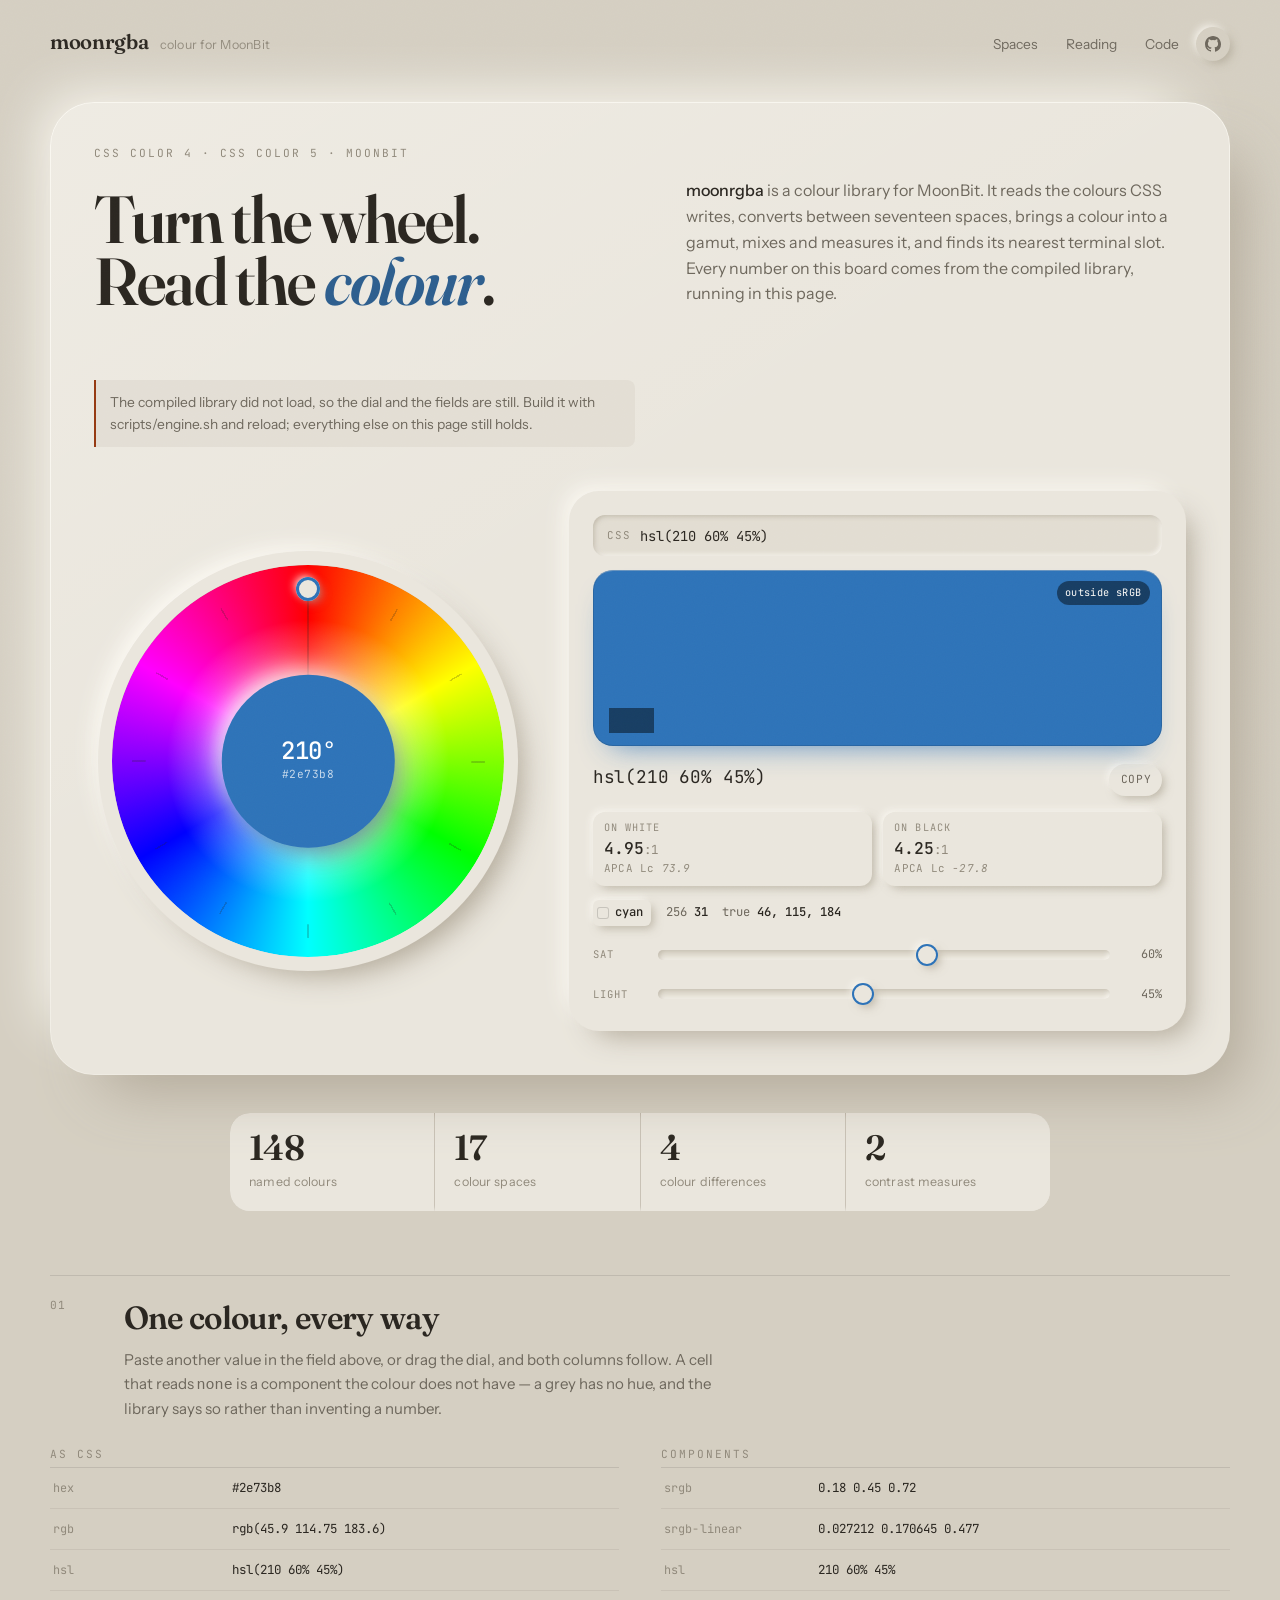
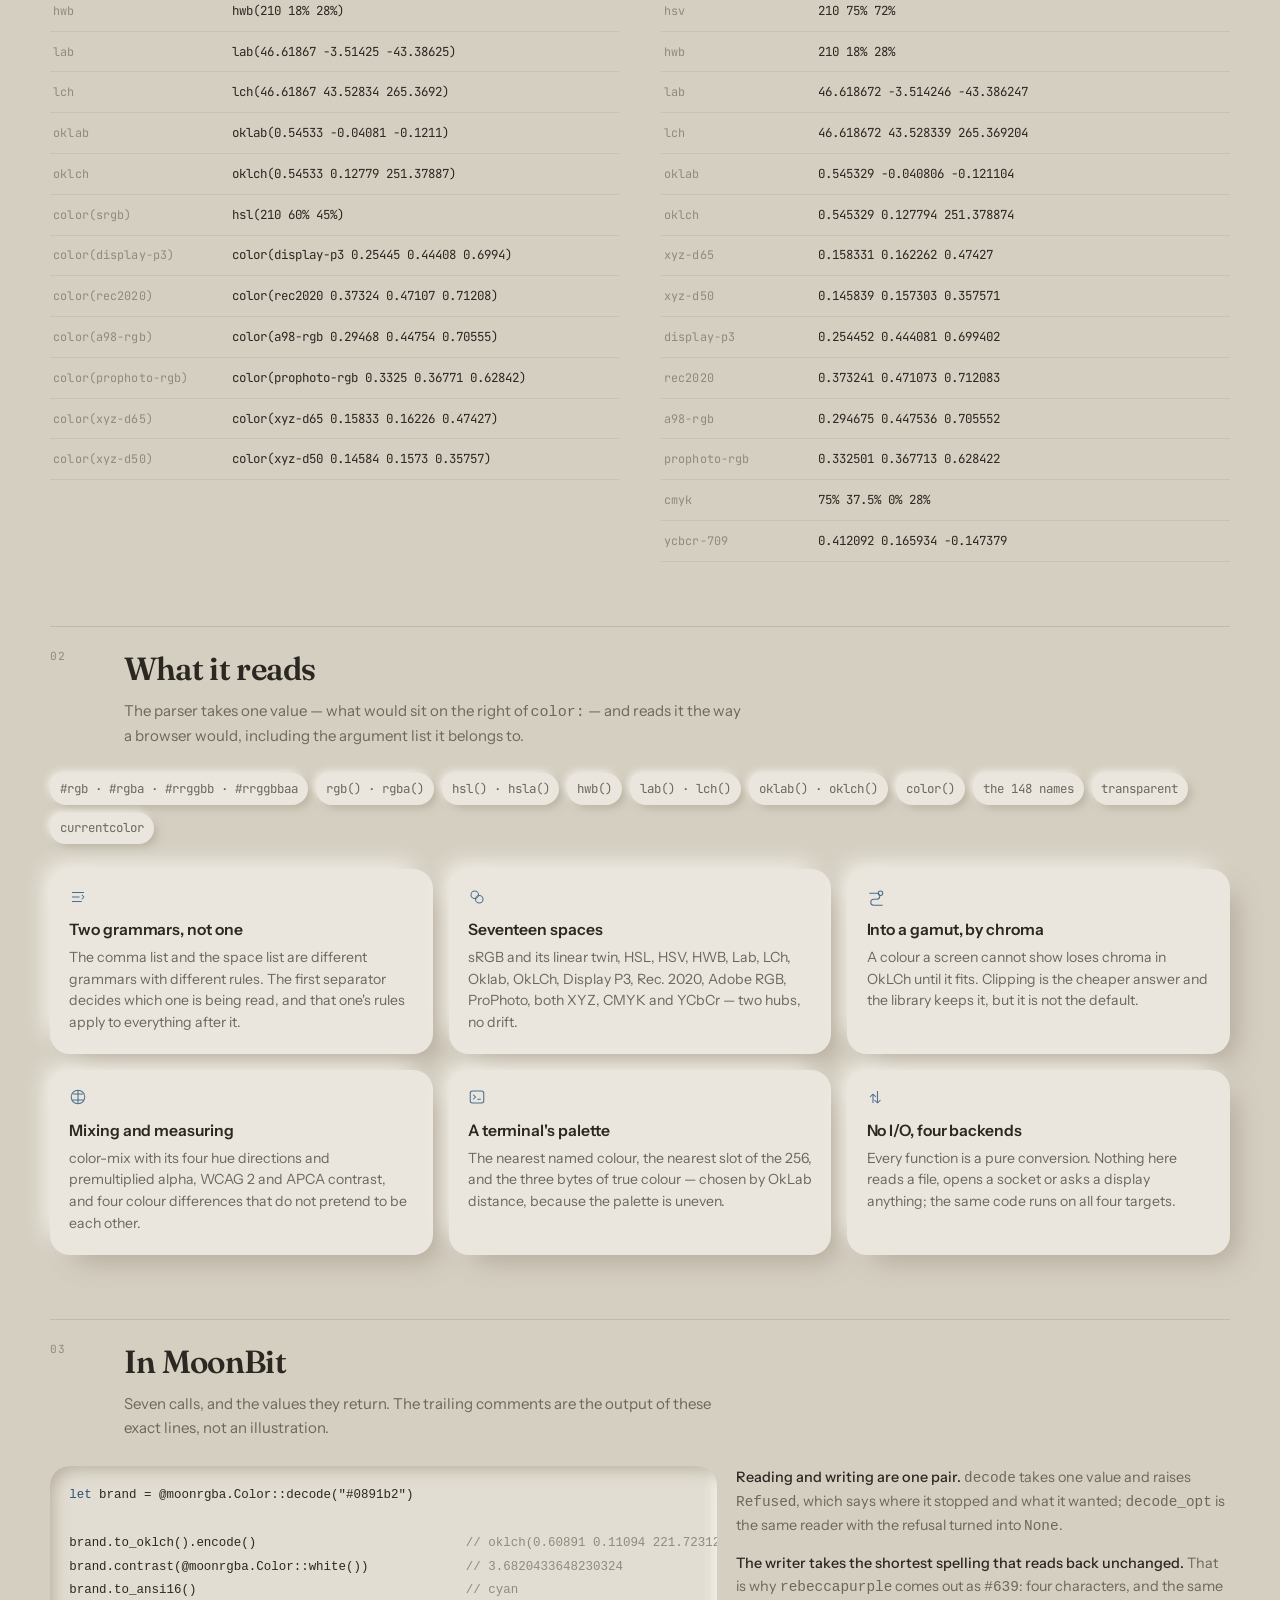
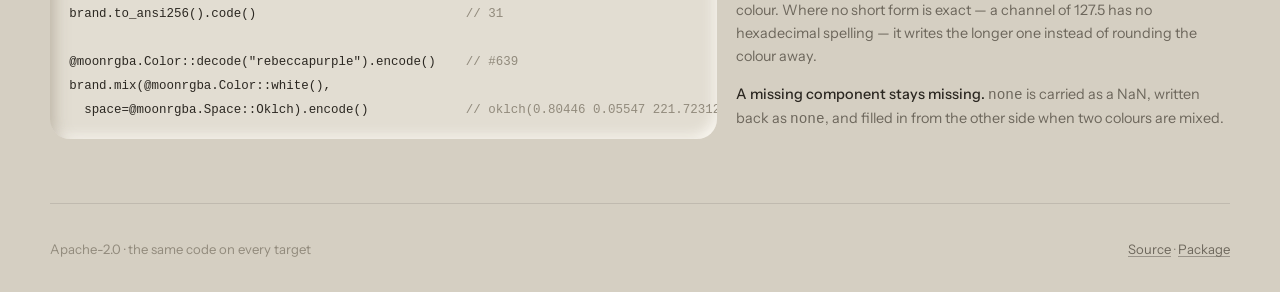
==== docs/index.html @ 55d6ba88 "docs(moonrgba): a board for the homepage, with the library running in it. One warm surface, a light " ====
<!doctype html>
<html lang="en">
<head>
<meta charset="utf-8">
<meta name="viewport" content="width=device-width, initial-scale=1">
<title>moonrgba — colour for MoonBit</title>
<meta name="description" content="Read and write every colour CSS defines, convert between seventeen colour spaces, map a colour into a gamut, mix it, measure it, and find its nearest terminal slot. A colour library for MoonBit.">
<meta name="color-scheme" content="light dark">
<link rel="icon" href="favicon.svg" type="image/svg+xml">
<link rel="preconnect" href="https://fonts.googleapis.com">
<link rel="preconnect" href="https://fonts.gstatic.com" crossorigin>
<link href="https://fonts.googleapis.com/css2?family=Fraunces:ital,opsz,wght@0,9..144,400..700;1,9..144,400..700&family=Instrument+Sans:wght@400;500;600&family=JetBrains+Mono:wght@400;500&display=swap" rel="stylesheet">
<link rel="stylesheet" href="assets/site.css">
</head>
<body>

<header class="site wrap">
  <a class="brand" href="./"><b>moonrgba</b><small>colour for MoonBit</small></a>
  <nav class="top">
    <a href="#dossier">Spaces</a>
    <a href="#reads">Reading</a>
    <a href="#code">Code</a>
    <a class="gh" href="https://github.com/moonbitstack/moonrgba" aria-label="Source on GitHub">
      <svg viewBox="0 0 16 16" aria-hidden="true"><path fill="currentColor" d="M8 0C3.58 0 0 3.58 0 8a8 8 0 0 0 5.47 7.59c.4.07.55-.17.55-.38v-1.33c-2.23.48-2.7-1.07-2.7-1.07-.36-.92-.89-1.17-.89-1.17-.73-.5.06-.49.06-.49.8.06 1.23.83 1.23.83.72 1.22 1.88.87 2.34.66.07-.52.28-.87.5-1.07-1.78-.2-3.65-.89-3.65-3.95 0-.87.31-1.59.82-2.15-.08-.2-.36-1.02.08-2.12 0 0 .67-.21 2.2.82a7.6 7.6 0 0 1 4 0c1.53-1.04 2.2-.82 2.2-.82.44 1.1.16 1.92.08 2.12.51.56.82 1.27.82 2.15 0 3.07-1.87 3.75-3.65 3.95.29.25.54.73.54 1.48v2.2c0 .21.15.46.55.38A8 8 0 0 0 16 8c0-4.42-3.58-8-8-8Z"/></svg>
    </a>
  </nav>
</header>

<main class="wrap">

  <!-- The board: one surface, two shadows, and the colour as the only saturated
       thing on it. -->
  <section class="board" id="top">
    <p class="eyebrow">CSS Color 4 · CSS Color 5 · MoonBit</p>
    <div class="board-head">
      <h1>Turn the wheel.<br>Read the <em>colour</em>.</h1>
      <p class="lede">
        <b>moonrgba</b> is a colour library for MoonBit. It reads the colours CSS writes,
        converts between seventeen spaces, brings a colour into a gamut, mixes and measures
        it, and finds its nearest terminal slot. Every number on this board comes from the
        compiled library, running in this page.
      </p>
    </div>

    <div class="bench">

      <div class="dial" id="dial" tabindex="0" role="slider" aria-label="Hue"
           aria-valuemin="0" aria-valuemax="359" aria-valuenow="210" aria-valuetext="210 degrees">
        <div class="well">
          <div class="wheel" id="wheel"></div>
          <div class="rim"></div>
          <div class="head"></div>
          <div class="puck" id="puck"></div>
          <div class="hub" id="hub">
            <span class="deg" id="hubDeg">210°</span>
            <span class="code" id="hubCode">#2e73b8</span>
          </div>
        </div>
      </div>

      <article class="card">
        <label class="field" for="css">
          <span class="tag">css</span>
          <input id="css" value="hsl(210 60% 45%)" spellcheck="false" autocomplete="off"
                 aria-label="A CSS colour" placeholder="oklch(0.7 0.15 200)">
        </label>

        <div class="swatch" id="swatch">
          <span class="note" id="note">outside sRGB</span>
          <span class="label" id="swatchLabel">sRGB</span>
        </div>

        <div class="value">
          <code id="value">hsl(210 60% 45%)</code>
          <button id="copy" type="button">copy</button>
        </div>

        <div class="pairs">
          <div class="pair">
            <span class="k">on white</span>
            <span class="v"><b id="wcagWhite">4.95</b><span>:1</span></span>
            <span class="s">APCA Lc <i id="apcaWhite">73.9</i></span>
          </div>
          <div class="pair">
            <span class="k">on black</span>
            <span class="v"><b id="wcagBlack">4.25</b><span>:1</span></span>
            <span class="s">APCA Lc <i id="apcaBlack">−27.8</i></span>
          </div>
        </div>

        <div class="terminal">
          <span class="chip"><i id="ansiDot"></i><b id="ansi16">cyan</b></span>
          <span>256 <b id="ansi256">31</b></span>
          <span>true <b id="rgb8">46, 115, 184</b></span>
        </div>

        <div class="sliders">
          <div class="slider">
            <label for="sat">sat</label>
            <input id="sat" type="range" min="0" max="100" step="1" value="60">
            <output id="satOut" for="sat">60%</output>
          </div>
          <div class="slider">
            <label for="light">light</label>
            <input id="light" type="range" min="0" max="100" step="1" value="45">
            <output id="lightOut" for="light">45%</output>
          </div>
        </div>
      </article>

    </div>
  </section>

  <!-- The numbers a reader can trust not to age: how many of each thing the
       library knows, not how many tests it passed. -->
  <div class="numbers">
    <div><b>148</b><span>named colours</span></div>
    <div><b>17</b><span>colour spaces</span></div>
    <div><b>4</b><span>colour differences</span></div>
    <div><b>2</b><span>contrast measures</span></div>
  </div>

  <!-- The dossier: the same colour written every way, and its components in
       every space. Flat rows and hairlines, so the data stays the loudest thing. -->
  <section id="dossier">
    <div class="sec-head">
      <span class="index">01</span>
      <h2>One colour, every way</h2>
      <p>Paste another value in the field above, or drag the dial, and both columns follow.
         A cell that reads <code>none</code> is a component the colour does not have — a grey
         has no hue, and the library says so rather than inventing a number.</p>
    </div>

    <div class="ledger">
      <div class="col">
        <p class="eyebrow">as CSS</p>
        <div id="spellings">
          <div class="row"><span class="name">hex</span><span class="data">#2e73b8</span></div>
          <div class="row"><span class="name">rgb</span><span class="data">rgb(45.9 114.75 183.6)</span></div>
          <div class="row"><span class="name">hsl</span><span class="data">hsl(210 60% 45%)</span></div>
          <div class="row"><span class="name">hwb</span><span class="data">hwb(210 18% 28%)</span></div>
          <div class="row"><span class="name">lab</span><span class="data">lab(46.61867 -3.51425 -43.38625)</span></div>
          <div class="row"><span class="name">lch</span><span class="data">lch(46.61867 43.52834 265.3692)</span></div>
          <div class="row"><span class="name">oklab</span><span class="data">oklab(0.54533 -0.04081 -0.1211)</span></div>
          <div class="row"><span class="name">oklch</span><span class="data">oklch(0.54533 0.12779 251.37887)</span></div>
          <div class="row"><span class="name">color(srgb)</span><span class="data">hsl(210 60% 45%)</span></div>
          <div class="row"><span class="name">color(display-p3)</span><span class="data">color(display-p3 0.25445 0.44408 0.6994)</span></div>
          <div class="row"><span class="name">color(rec2020)</span><span class="data">color(rec2020 0.37324 0.47107 0.71208)</span></div>
          <div class="row"><span class="name">color(a98-rgb)</span><span class="data">color(a98-rgb 0.29468 0.44754 0.70555)</span></div>
          <div class="row"><span class="name">color(prophoto-rgb)</span><span class="data">color(prophoto-rgb 0.3325 0.36771 0.62842)</span></div>
          <div class="row"><span class="name">color(xyz-d65)</span><span class="data">color(xyz-d65 0.15833 0.16226 0.47427)</span></div>
          <div class="row"><span class="name">color(xyz-d50)</span><span class="data">color(xyz-d50 0.14584 0.1573 0.35757)</span></div>
        </div>
      </div>
      <div class="col">
        <p class="eyebrow">components</p>
        <div id="spaces">
          <div class="row"><span class="name">srgb</span><span class="data">0.18 0.45 0.72</span></div>
          <div class="row"><span class="name">srgb-linear</span><span class="data">0.027212 0.170645 0.477</span></div>
          <div class="row"><span class="name">hsl</span><span class="data">210 60% 45%</span></div>
          <div class="row"><span class="name">hsv</span><span class="data">210 75% 72%</span></div>
          <div class="row"><span class="name">hwb</span><span class="data">210 18% 28%</span></div>
          <div class="row"><span class="name">lab</span><span class="data">46.618672 -3.514246 -43.386247</span></div>
          <div class="row"><span class="name">lch</span><span class="data">46.618672 43.528339 265.369204</span></div>
          <div class="row"><span class="name">oklab</span><span class="data">0.545329 -0.040806 -0.121104</span></div>
          <div class="row"><span class="name">oklch</span><span class="data">0.545329 0.127794 251.378874</span></div>
          <div class="row"><span class="name">xyz-d65</span><span class="data">0.158331 0.162262 0.47427</span></div>
          <div class="row"><span class="name">xyz-d50</span><span class="data">0.145839 0.157303 0.357571</span></div>
          <div class="row"><span class="name">display-p3</span><span class="data">0.254452 0.444081 0.699402</span></div>
          <div class="row"><span class="name">rec2020</span><span class="data">0.373241 0.471073 0.712083</span></div>
          <div class="row"><span class="name">a98-rgb</span><span class="data">0.294675 0.447536 0.705552</span></div>
          <div class="row"><span class="name">prophoto-rgb</span><span class="data">0.332501 0.367713 0.628422</span></div>
          <div class="row"><span class="name">cmyk</span><span class="data">75% 37.5% 0% 28%</span></div>
          <div class="row"><span class="name">ycbcr-709</span><span class="data">0.412092 0.165934 -0.147379</span></div>
        </div>
      </div>
    </div>
  </section>

  <!-- What the reader is allowed to type. -->
  <section id="reads">
    <div class="sec-head">
      <span class="index">02</span>
      <h2>What it reads</h2>
      <p>The parser takes one value — what would sit on the right of <code>color:</code> —
         and reads it the way a browser would, including the argument list it belongs to.</p>
    </div>

    <div class="shapes">
      <span class="shape">#rgb · #rgba · #rrggbb · #rrggbbaa</span>
      <span class="shape">rgb() · rgba()</span>
      <span class="shape">hsl() · hsla()</span>
      <span class="shape">hwb()</span>
      <span class="shape">lab() · lch()</span>
      <span class="shape">oklab() · oklch()</span>
      <span class="shape">color()</span>
      <span class="shape">the 148 names</span>
      <span class="shape">transparent</span>
      <span class="shape">currentcolor</span>
    </div>

    <div class="features" style="margin-top:1.6rem">
      <div class="feature">
        <svg viewBox="0 0 24 24" fill="none" stroke="currentColor" stroke-width="1.4" aria-hidden="true"><path d="M4 6h16M4 12h10M4 18h13"/><path d="M20 12l-3-3m3 3l-3 3"/></svg>
        <h3>Two grammars, not one</h3>
        <p>The comma list and the space list are different grammars with different rules.
           The first separator decides which one is being read, and that one's rules apply
           to everything after it.</p>
      </div>
      <div class="feature">
        <svg viewBox="0 0 24 24" fill="none" stroke="currentColor" stroke-width="1.4" aria-hidden="true"><circle cx="9" cy="9" r="5"/><circle cx="15" cy="15" r="5"/></svg>
        <h3>Seventeen spaces</h3>
        <p>sRGB and its linear twin, HSL, HSV, HWB, Lab, LCh, Oklab, OkLCh, Display P3,
           Rec. 2020, Adobe RGB, ProPhoto, both XYZ, CMYK and YCbCr — two hubs, no drift.</p>
      </div>
      <div class="feature">
        <svg viewBox="0 0 24 24" fill="none" stroke="currentColor" stroke-width="1.4" aria-hidden="true"><path d="M3 7h10a4 4 0 0 1 0 8H9a4 4 0 0 0 0 8h12"/><circle cx="18" cy="7" r="3"/></svg>
        <h3>Into a gamut, by chroma</h3>
        <p>A colour a screen cannot show loses chroma in OkLCh until it fits. Clipping is
           the cheaper answer and the library keeps it, but it is not the default.</p>
      </div>
      <div class="feature">
        <svg viewBox="0 0 24 24" fill="none" stroke="currentColor" stroke-width="1.4" aria-hidden="true"><path d="M12 3v18M5 8h14M5 16h14"/><circle cx="12" cy="12" r="9"/></svg>
        <h3>Mixing and measuring</h3>
        <p>color-mix with its four hue directions and premultiplied alpha, WCAG 2 and APCA
           contrast, and four colour differences that do not pretend to be each other.</p>
      </div>
      <div class="feature">
        <svg viewBox="0 0 24 24" fill="none" stroke="currentColor" stroke-width="1.4" aria-hidden="true"><rect x="3" y="4" width="18" height="16" rx="3"/><path d="M7 9l3 3-3 3M12.5 15H17"/></svg>
        <h3>A terminal's palette</h3>
        <p>The nearest named colour, the nearest slot of the 256, and the three bytes of
           true colour — chosen by OkLab distance, because the palette is uneven.</p>
      </div>
      <div class="feature">
        <svg viewBox="0 0 24 24" fill="none" stroke="currentColor" stroke-width="1.4" aria-hidden="true"><path d="M4 20V8m0 0l4 4m-4-4L0 12" transform="translate(4)"/><path d="M14 20V4m0 16l4-4m-4 4l-4-4"/></svg>
        <h3>No I/O, four backends</h3>
        <p>Every function is a pure conversion. Nothing here reads a file, opens a socket
           or asks a display anything; the same code runs on all four targets.</p>
      </div>
    </div>
  </section>

  <!-- The library in its own language, with the output it actually prints. -->
  <section id="code">
    <div class="sec-head">
      <span class="index">03</span>
      <h2>In MoonBit</h2>
      <p>Seven calls, and the values they return. The trailing comments are the output of
         these exact lines, not an illustration.</p>
    </div>

    <div class="sample">
      <pre><code><span class="k">let</span> brand = @moonrgba.Color::decode("#0891b2")

brand.to_oklch().encode()                            <span class="c">// oklch(0.60891 0.11094 221.72312)</span>
brand.contrast(@moonrgba.Color::white())             <span class="c">// 3.6820433648230324</span>
brand.to_ansi16()                                    <span class="c">// cyan</span>
brand.to_ansi256().code()                            <span class="c">// 31</span>

@moonrgba.Color::decode("rebeccapurple").encode()    <span class="c">// #639</span>
brand.mix(@moonrgba.Color::white(),
  space=@moonrgba.Space::Oklch).encode()             <span class="c">// oklch(0.80446 0.05547 221.72312)</span></code></pre>

      <div class="notes">
        <p><b>Reading and writing are one pair.</b> <code>decode</code> takes one value and
           raises <code>Refused</code>, which says where it stopped and what it wanted;
           <code>decode_opt</code> is the same reader with the refusal turned into
           <code>None</code>.</p>
        <p><b>The writer takes the shortest spelling that reads back unchanged.</b> That is
           why <code>rebeccapurple</code> comes out as <code>#639</code>: four characters,
           and the same colour. Where no short form is exact — a channel of 127.5 has no
           hexadecimal spelling — it writes the longer one instead of rounding the colour
           away.</p>
        <p><b>A missing component stays missing.</b> <code>none</code> is carried as a NaN,
           written back as <code>none</code>, and filled in from the other side when two
           colours are mixed.</p>
      </div>
    </div>

  </section>

</main>

<footer class="wrap">
  <span>Apache-2.0 · the same code on every target</span>
  <span><a href="https://github.com/moonbitstack/moonrgba">Source</a> · <a href="https://mooncakes.io/docs/moonbitstack/moonrgba">Package</a></span>
</footer>

<script type="module" src="assets/home.js"></script>
</body>
</html>
---- docs/assets/site.css ----
/* moonrgba — the board.
 *
 * One warm grey surface, a light from the top left, and the colour under
 * inspection as the only saturated thing on the page. Depth is carried by two
 * shadows rather than by borders, so the controls read as parts of one moulded
 * panel instead of as boxes drawn on a background.
 *
 * Type does the other half: a soft serif for the headings, a neutral sans for
 * prose, and a mono for every number the library produced.
 */

:root {
  color-scheme: light;

  /* The surface: bone, not white. Neumorphism needs room above the base for
     the highlight to sit in. */
  --desk: #d5cfc2;
  --bone: #eae6dd;
  --bone-2: #e2ddd2;
  --hi: #fffdf8;
  --lo: #a79e8c;

  --ink: #2b2721;
  --ink-2: #6d675c;
  --ink-3: #918a7c;
  --line: color-mix(in srgb, var(--ink) 12%, transparent);
  --line-soft: color-mix(in srgb, var(--ink) 7%, transparent);

  --r-xs: 8px;
  --r-s: 12px;
  --r-m: 20px;
  --r-l: 30px;
  --r-xl: 44px;

  --out-sm: 4px 4px 10px -2px color-mix(in srgb, var(--lo) 70%, transparent),
    -3px -3px 8px -2px color-mix(in srgb, var(--hi) 95%, transparent);
  --out: 14px 14px 28px -10px color-mix(in srgb, var(--lo) 85%, transparent),
    -10px -10px 24px -8px color-mix(in srgb, var(--hi) 98%, transparent);
  --out-lg: 30px 34px 60px -22px color-mix(in srgb, var(--lo) 82%, transparent),
    -26px -26px 56px -24px var(--hi);
  --in-sm: inset 2px 2px 5px -1px color-mix(in srgb, var(--lo) 60%, transparent),
    inset -2px -2px 5px -1px color-mix(in srgb, var(--hi) 90%, transparent);
  --in: inset 7px 7px 16px -4px color-mix(in srgb, var(--lo) 72%, transparent),
    inset -6px -6px 14px -4px color-mix(in srgb, var(--hi) 95%, transparent);

  --sans: "Instrument Sans", system-ui, sans-serif;
  --serif: "Fraunces", "Iowan Old Style", Georgia, serif;
  --mono: "JetBrains Mono", ui-monospace, "SF Mono", Menlo, monospace;

  --swatch: #2e73b8;
  --swatch-ink: #fff;
}

@media (prefers-color-scheme: dark) {
  :root {
    color-scheme: dark;
    --desk: #1b1d20;
    --bone: #24272b;
    --bone-2: #202327;
    --hi: color-mix(in srgb, #fff 14%, transparent);
    --lo: #0a0b0c;
    --ink: #e9e5dc;
    --ink-2: #a7a294;
    --ink-3: #7c776c;
    --line: color-mix(in srgb, var(--ink) 14%, transparent);
    --line-soft: color-mix(in srgb, var(--ink) 8%, transparent);
    --out-sm: 4px 4px 10px -2px color-mix(in srgb, var(--lo) 80%, transparent),
      -3px -3px 8px -2px color-mix(in srgb, var(--hi) 60%, transparent);
    --out: 12px 12px 26px -8px color-mix(in srgb, var(--lo) 85%, transparent),
      -10px -10px 24px -8px color-mix(in srgb, var(--hi) 55%, transparent);
    --out-lg: 26px 26px 54px -18px color-mix(in srgb, var(--lo) 90%, transparent),
      -22px -22px 48px -20px color-mix(in srgb, var(--hi) 45%, transparent);
    --in-sm: inset 2px 2px 5px -1px color-mix(in srgb, var(--lo) 85%, transparent),
      inset -2px -2px 5px -1px color-mix(in srgb, var(--hi) 55%, transparent);
    --in: inset 7px 7px 16px -4px color-mix(in srgb, var(--lo) 90%, transparent),
      inset -6px -6px 14px -4px color-mix(in srgb, var(--hi) 50%, transparent);
  }
}

*,
*::before,
*::after {
  box-sizing: border-box;
}

html {
  /* Code is read to be typed: no ligatures, here or in any control. */
  font-variant-ligatures: no-contextual;
  -webkit-text-size-adjust: 100%;
}

html,
button,
input,
textarea,
select {
  font-variant-ligatures: no-contextual;
}

body {
  margin: 0;
  background: var(--desk);
  color: var(--ink);
  font-family: var(--sans);
  font-size: 16px;
  line-height: 1.6;
  -webkit-font-smoothing: antialiased;
  text-rendering: optimizeLegibility;
}

/* A matte finish: a few percent of noise over everything, so the shadows sit on
   a surface rather than on a flat fill. */
body::after {
  content: "";
  position: fixed;
  inset: 0;
  z-index: 60;
  pointer-events: none;
  opacity: 0.35;
  mix-blend-mode: soft-light;
  background-image: url("data:image/svg+xml,%3Csvg xmlns='http://www.w3.org/2000/svg' width='140' height='140'%3E%3Cfilter id='n'%3E%3CfeTurbulence type='fractalNoise' baseFrequency='0.9' numOctaves='3'/%3E%3C/filter%3E%3Crect width='140' height='140' filter='url(%23n)' opacity='0.22'/%3E%3C/svg%3E");
}

::selection {
  background: color-mix(in srgb, var(--swatch) 30%, transparent);
}

a {
  color: inherit;
  text-decoration-thickness: 1px;
  text-underline-offset: 0.18em;
  text-decoration-color: color-mix(in srgb, var(--ink) 35%, transparent);
}

a:hover {
  text-decoration-color: currentColor;
}

:focus-visible {
  outline: 2px solid color-mix(in srgb, var(--swatch) 70%, var(--ink));
  outline-offset: 3px;
  border-radius: 4px;
}

/* Chrome ignores ::-webkit-scrollbar once scrollbar-color is set, so the
   standard properties go behind a guard that only the others match. */
.scroll,
.spellings,
pre {
  scrollbar-width: thin;
  scrollbar-color: color-mix(in srgb, var(--ink) 28%, transparent) transparent;
}

@supports not selector(::-webkit-scrollbar) {
  .scroll,
  .spellings,
  pre {
    scrollbar-color: color-mix(in srgb, var(--ink) 30%, transparent) transparent;
  }
}

@supports selector(::-webkit-scrollbar) {
  .scroll::-webkit-scrollbar,
  .spellings::-webkit-scrollbar,
  pre::-webkit-scrollbar {
    width: 10px;
    height: 10px;
  }
  .scroll::-webkit-scrollbar-track,
  .spellings::-webkit-scrollbar-track,
  pre::-webkit-scrollbar-track {
    background: transparent;
  }
  .scroll::-webkit-scrollbar-thumb,
  .spellings::-webkit-scrollbar-thumb,
  pre::-webkit-scrollbar-thumb {
    border-radius: 99px;
    border: 3px solid transparent;
    background-clip: content-box;
    background-color: color-mix(in srgb, var(--ink) 26%, transparent);
  }
  .scroll::-webkit-scrollbar-thumb:hover,
  .spellings::-webkit-scrollbar-thumb:hover,
  pre::-webkit-scrollbar-thumb:hover {
    background-color: color-mix(in srgb, var(--ink) 42%, transparent);
  }
}

.wrap {
  width: min(1180px, 100% - 2.5rem);
  margin-inline: auto;
}

/* ——— header ——————————————————————————————————————————————— */

.site {
  display: flex;
  align-items: baseline;
  gap: 1.5rem;
  justify-content: space-between;
  padding: 1.6rem 0 1.1rem;
}

.brand {
  display: flex;
  align-items: baseline;
  gap: 0.7rem;
  text-decoration: none;
}

.brand b {
  font-family: var(--serif);
  font-weight: 600;
  font-size: 1.28rem;
  letter-spacing: -0.015em;
  font-variation-settings: "opsz" 32;
}

.brand small {
  color: var(--ink-3);
  font-size: 0.78rem;
  letter-spacing: 0.02em;
}

.top {
  display: flex;
  align-items: center;
  gap: 0.35rem;
}

.top a {
  font-size: 0.86rem;
  color: var(--ink-2);
  text-decoration: none;
  padding: 0.45rem 0.7rem;
  border-radius: 99px;
}

.top a:hover {
  color: var(--ink);
  background: color-mix(in srgb, var(--hi) 55%, transparent);
  box-shadow: var(--out-sm);
}

/* The icon button keeps its own padding, so the glyph is never squeezed. */
.top .gh {
  display: inline-flex;
  align-items: center;
  justify-content: center;
  width: 34px;
  height: 34px;
  padding: 0;
  box-shadow: var(--out-sm);
}

.top .gh svg {
  width: 16px;
  height: 16px;
  display: block;
}

/* ——— the board ———————————————————————————————————————————— */

.board {
  position: relative;
  margin-block: 1.4rem 2.2rem;
  padding: clamp(1.6rem, 3.4vw, 3rem);
  border-radius: var(--r-xl);
  background:
    linear-gradient(148deg, color-mix(in srgb, var(--hi) 22%, transparent), transparent 46%),
    var(--bone);
  box-shadow: var(--out-lg);
}

/* The hairline that makes the panel read as moulded rather than pasted. */
.board::before {
  content: "";
  position: absolute;
  inset: 0;
  border-radius: inherit;
  pointer-events: none;
  border: 1px solid color-mix(in srgb, var(--hi) 65%, transparent);
  mask-image: linear-gradient(148deg, #000 0 40%, transparent 70%);
}

.eyebrow {
  margin: 0 0 0.9rem;
  font-family: var(--mono);
  font-size: 0.7rem;
  letter-spacing: 0.18em;
  text-transform: uppercase;
  color: var(--ink-3);
}

h1 {
  margin: 0;
  font-family: var(--serif);
  font-weight: 600;
  font-variation-settings: "opsz" 100;
  font-size: clamp(2.3rem, 5.2vw, 4.2rem);
  line-height: 0.94;
  letter-spacing: -0.025em;
  text-wrap: balance;
}

h1 em {
  font-style: italic;
  font-variation-settings: "opsz" 100;
  color: color-mix(in srgb, var(--swatch) 72%, var(--ink));
}

.board-head {
  display: grid;
  grid-template-columns: minmax(0, 1.04fr) minmax(0, 0.96fr);
  gap: clamp(1.2rem, 4vw, 4.5rem);
  align-items: end;
}

.lede {
  margin: 0 0 0.35rem;
  max-width: 52ch;
  color: var(--ink-2);
  font-size: 1rem;
  line-height: 1.62;
  text-wrap: pretty;
}

.lede b {
  color: var(--ink);
  font-weight: 500;
}

.bench {
  display: grid;
  grid-template-columns: minmax(0, 0.82fr) minmax(0, 1.18fr);
  gap: clamp(1.6rem, 3.6vw, 3.4rem);
  align-items: center;
  margin-top: clamp(1.8rem, 3.6vw, 2.8rem);
}

/* ——— the dial ————————————————————————————————————————————— */

.dial {
  position: relative;
  width: min(100%, 420px);
  aspect-ratio: 1;
  margin-inline: auto;
  border-radius: 50%;
  padding: 14px;
  background: var(--bone);
  box-shadow: var(--out);
  touch-action: none;
  cursor: grab;
}

.dial:active {
  cursor: grabbing;
}

/* The well the wheel sits in: sunken, with the rim catching the light. */
.dial .well {
  position: relative;
  width: 100%;
  height: 100%;
  border-radius: 50%;
  background: var(--bone-2);
  box-shadow: var(--in);
  overflow: hidden;
  isolation: isolate;
}

.wheel {
  position: absolute;
  inset: 0;
  border-radius: 50%;
  background:
    radial-gradient(closest-side, #fff 0%, #ffffff00 72%),
    conic-gradient(
      from 0deg,
      #f00,
      #ff0,
      #0f0,
      #0ff,
      #00f,
      #f0f,
      #f00
    );
  will-change: transform;
}

/* Twelve ticks, etched into the rim. */
.rim {
  position: absolute;
  inset: 5%;
  border-radius: 50%;
  pointer-events: none;
  background: repeating-conic-gradient(
    from 0deg,
    color-mix(in srgb, var(--ink) 22%, transparent) 0deg 0.5deg,
    transparent 0.5deg 30deg
  );
  mask-image: radial-gradient(closest-side, transparent 92%, #000 92.5%, #000 100%);
}

/* The read head: a fixed line from the hub to the rim, at twelve o'clock. */
.head {
  position: absolute;
  left: 50%;
  top: 6%;
  bottom: 50%;
  width: 1px;
  translate: -0.5px 0;
  background: linear-gradient(
    to bottom,
    color-mix(in srgb, var(--ink) 58%, transparent),
    color-mix(in srgb, var(--ink) 12%, transparent)
  );
  pointer-events: none;
}

.head::before {
  content: "";
  position: absolute;
  top: -7px;
  left: 50%;
  translate: -50% 0;
  width: 0;
  height: 0;
  border-inline: 6px solid transparent;
  border-top: 8px solid color-mix(in srgb, var(--ink) 62%, transparent);
}

/* The puck rides the read head; its height is the saturation. */
.puck {
  position: absolute;
  left: 50%;
  top: 6%;
  width: 24px;
  height: 24px;
  border-radius: 50%;
  translate: -50% -50%;
  background: var(--bone);
  box-shadow: var(--out-sm), inset 0 0 0 3px var(--swatch);
  pointer-events: none;
  transition: top 90ms linear;
}

.hub {
  position: absolute;
  left: 50%;
  top: 50%;
  width: 44%;
  aspect-ratio: 1;
  translate: -50% -50%;
  border-radius: 50%;
  background: var(--swatch);
  color: var(--swatch-ink);
  display: grid;
  place-content: center;
  gap: 0.15rem;
  text-align: center;
  box-shadow:
    0 10px 26px -12px color-mix(in srgb, var(--swatch) 80%, transparent),
    var(--out);
  pointer-events: none;
}

.hub .deg {
  font-family: var(--mono);
  font-size: clamp(1.05rem, 2.4vw, 1.5rem);
  font-weight: 500;
  letter-spacing: -0.02em;
  line-height: 1;
  font-variant-numeric: tabular-nums;
}

.hub .code {
  font-family: var(--mono);
  font-size: 0.7rem;
  letter-spacing: 0.04em;
  opacity: 0.72;
}

/* ——— the card ————————————————————————————————————————————— */

.card {
  border-radius: var(--r-l);
  padding: clamp(1.1rem, 2vw, 1.5rem);
  background: var(--bone);
  box-shadow: var(--out);
}

.field {
  display: flex;
  align-items: center;
  gap: 0.6rem;
  padding: 0.55rem 0.8rem 0.55rem 0.9rem;
  border-radius: var(--r-s);
  background: var(--bone-2);
  box-shadow: var(--in-sm);
  transition: box-shadow 140ms ease;
}

.field:has(input:focus-visible) {
  box-shadow: var(--in-sm), 0 0 0 3px color-mix(in srgb, var(--swatch) 28%, transparent);
}

.field input {
  flex: 1;
  min-width: 0;
  border: 0;
  background: none;
  color: var(--ink);
  font-family: var(--mono);
  font-size: 0.86rem;
  padding: 0.15rem 0;
}

.field input:focus {
  outline: none;
}

.field input::placeholder {
  color: var(--ink-3);
}

.field .tag {
  font-family: var(--mono);
  font-size: 0.68rem;
  letter-spacing: 0.08em;
  text-transform: uppercase;
  color: var(--ink-3);
  white-space: nowrap;
}

.swatch {
  position: relative;
  margin-top: 0.9rem;
  height: clamp(132px, 15vw, 176px);
  border-radius: var(--r-m);
  background: var(--swatch);
  box-shadow:
    inset 0 1px 0 color-mix(in srgb, #fff 30%, transparent),
    inset 0 0 0 1px color-mix(in srgb, #000 12%, transparent),
    0 16px 30px -18px color-mix(in srgb, var(--swatch) 85%, transparent);
  display: flex;
  align-items: flex-end;
  padding: 0.85rem 1rem;
}

.swatch .label {
  font-family: var(--mono);
  font-size: 0.7rem;
  letter-spacing: 0.04em;
  color: #fffdf8;
  padding: 0.22rem 0.5rem;
  border-radius: 99px;
  background: color-mix(in srgb, #000 46%, transparent);
  backdrop-filter: blur(6px);
}

.swatch .note {
  position: absolute;
  top: 0.7rem;
  right: 0.8rem;
  font-family: var(--mono);
  font-size: 0.64rem;
  letter-spacing: 0.04em;
  padding: 0.22rem 0.5rem;
  border-radius: 99px;
  color: #fffdf8;
  background: color-mix(in srgb, #000 46%, transparent);
  backdrop-filter: blur(6px);
}

[hidden] {
  display: none !important;
}

.value {
  display: flex;
  align-items: baseline;
  justify-content: space-between;
  gap: 1rem;
  margin-top: 1.05rem;
}

.value code {
  font-family: var(--mono);
  font-size: clamp(0.95rem, 1.6vw, 1.1rem);
  letter-spacing: -0.01em;
  color: var(--ink);
  overflow-wrap: anywhere;
}

.value button {
  flex: none;
  border: 0;
  font: inherit;
  font-family: var(--mono);
  font-size: 0.7rem;
  letter-spacing: 0.06em;
  text-transform: uppercase;
  color: var(--ink-2);
  background: var(--bone);
  padding: 0.42rem 0.7rem;
  border-radius: 99px;
  box-shadow: var(--out-sm);
  cursor: pointer;
}

.value button:active {
  box-shadow: var(--in-sm);
}

.value button[data-done="1"] {
  color: color-mix(in srgb, var(--swatch) 60%, var(--ink));
}

.pairs {
  display: grid;
  grid-template-columns: repeat(2, minmax(0, 1fr));
  gap: 0.7rem;
  margin-top: 1rem;
}

.pair {
  border-radius: var(--r-s);
  padding: 0.55rem 0.7rem;
  background: var(--bone);
  box-shadow: var(--out-sm);
  display: grid;
  gap: 0.1rem;
}

.pair .k {
  font-family: var(--mono);
  font-size: 0.64rem;
  letter-spacing: 0.1em;
  text-transform: uppercase;
  color: var(--ink-3);
}

.pair .v {
  font-family: var(--mono);
  font-size: 1.02rem;
  font-variant-numeric: tabular-nums;
  line-height: 1.25;
}

.pair .v b {
  font-weight: 500;
}

.pair .v span {
  color: var(--ink-3);
  font-size: 0.78rem;
}

.pair .s {
  font-family: var(--mono);
  font-size: 0.68rem;
  letter-spacing: 0.02em;
  color: var(--ink-3);
}

.terminal {
  margin-top: 0.85rem;
  display: flex;
  flex-wrap: wrap;
  align-items: center;
  gap: 0.45rem 0.9rem;
  font-family: var(--mono);
  font-size: 0.76rem;
  color: var(--ink-2);
}

.terminal b {
  font-weight: 500;
  color: var(--ink);
}

.chip {
  display: inline-flex;
  align-items: center;
  gap: 0.4rem;
  padding: 0.2rem 0.5rem 0.2rem 0.25rem;
  border-radius: 6px;
  background: var(--bone);
  box-shadow: var(--out-sm);
}

.chip i {
  width: 12px;
  height: 12px;
  border-radius: 3px;
  background: var(--slot, transparent);
  box-shadow: inset 0 0 0 1px color-mix(in srgb, #000 15%, transparent);
}

/* ——— sliders —————————————————————————————————————————————— */

.sliders {
  display: grid;
  gap: 0.85rem;
  margin-top: 1rem;
}

.slider {
  display: grid;
  grid-template-columns: 3.4rem minmax(0, 1fr) 2.6rem;
  align-items: center;
  gap: 0.7rem;
}

.slider label {
  font-family: var(--mono);
  font-size: 0.66rem;
  letter-spacing: 0.1em;
  text-transform: uppercase;
  color: var(--ink-3);
}

.slider output {
  font-family: var(--mono);
  font-size: 0.74rem;
  text-align: right;
  color: var(--ink-2);
  font-variant-numeric: tabular-nums;
}

input[type="range"] {
  appearance: none;
  width: 100%;
  height: 26px;
  background: none;
  margin: 0;
}

input[type="range"]::-webkit-slider-runnable-track {
  height: 10px;
  border-radius: 99px;
  background: var(--bone-2);
  box-shadow: var(--in-sm);
}

input[type="range"]::-moz-range-track {
  height: 10px;
  border-radius: 99px;
  background: var(--bone-2);
  box-shadow: var(--in-sm);
}

input[type="range"]::-webkit-slider-thumb {
  appearance: none;
  width: 22px;
  height: 22px;
  margin-top: -6px;
  border-radius: 50%;
  background: var(--bone);
  box-shadow: var(--out-sm), inset 0 0 0 2px var(--swatch);
}

input[type="range"]::-moz-range-thumb {
  width: 22px;
  height: 22px;
  border: 0;
  border-radius: 50%;
  background: var(--bone);
  box-shadow: var(--out-sm), inset 0 0 0 2px var(--swatch);
}

/* ——— sections below the board ————————————————————————————— */

section {
  margin-block: clamp(2.6rem, 5vw, 4.4rem);
}

.sec-head {
  display: grid;
  grid-template-columns: 3.2rem minmax(0, 1fr);
  gap: 0.3rem 1.4rem;
  align-items: start;
  margin-bottom: 1.6rem;
  padding-top: 1rem;
  border-top: 1px solid var(--line);
}

.sec-head .index {
  grid-row: span 2;
  font-family: var(--mono);
  font-size: 0.7rem;
  letter-spacing: 0.12em;
  color: var(--ink-3);
  padding-top: 0.35rem;
}

h2 {
  margin: 0;
  font-family: var(--serif);
  font-weight: 600;
  font-variation-settings: "opsz" 48;
  font-size: clamp(1.45rem, 2.6vw, 2rem);
  letter-spacing: -0.02em;
}

.sec-head p {
  grid-column: 2;
  margin: 0;
  color: var(--ink-2);
  font-size: 0.94rem;
  max-width: 62ch;
  text-wrap: pretty;
}

/* The ledger: flat rows with hairline rules, deliberately not cards. */
.ledger {
  display: grid;
  grid-template-columns: repeat(2, minmax(0, 1fr));
  gap: 0 2.6rem;
}

.ledger .col > div {
  border-top: 1px solid var(--line);
}

.ledger .col > .eyebrow {
  margin-bottom: 0.2rem;
}

.row {
  display: grid;
  grid-template-columns: 8.6rem minmax(0, 1fr);
  gap: 1rem;
  align-items: baseline;
  padding: 0.62rem 0.2rem;
  border-bottom: 1px solid var(--line-soft);
  min-width: 0;
}

#spellings .row {
  grid-template-columns: 10.2rem minmax(0, 1fr);
}

.row .name {
  font-family: var(--mono);
  font-size: 0.74rem;
  letter-spacing: 0.01em;
  color: var(--ink-3);
  overflow-wrap: anywhere;
}

.row .data {
  font-family: var(--mono);
  font-size: 0.78rem;
  color: var(--ink);
  font-variant-numeric: tabular-nums;
  overflow-wrap: anywhere;
}

.row:hover .name {
  color: var(--ink-2);
}

/* Shapes: a strip of the syntaxes the library reads. */
.shapes {
  display: flex;
  flex-wrap: wrap;
  gap: 0.5rem;
}

.shape {
  font-family: var(--mono);
  font-size: 0.78rem;
  color: var(--ink-2);
  padding: 0.35rem 0.62rem;
  border-radius: 99px;
  background: var(--bone);
  box-shadow: var(--out-sm);
  white-space: nowrap;
}

.shape[data-live="1"] {
  color: var(--ink);
  box-shadow: var(--out-sm), inset 0 0 0 1px color-mix(in srgb, var(--swatch) 45%, transparent);
}

/* Features */
.features {
  display: grid;
  grid-template-columns: repeat(3, minmax(0, 1fr));
  gap: 1rem;
}

.feature {
  border-radius: var(--r-m);
  padding: 1.15rem 1.2rem 1.25rem;
  background: var(--bone);
  box-shadow: var(--out);
}

.feature svg {
  width: 18px;
  height: 18px;
  display: block;
  margin-bottom: 0.7rem;
  color: color-mix(in srgb, var(--swatch) 55%, var(--ink-2));
}

.feature h3 {
  margin: 0 0 0.3rem;
  font-family: var(--sans);
  font-weight: 600;
  font-size: 0.98rem;
  letter-spacing: -0.005em;
}

.feature p {
  margin: 0;
  color: var(--ink-2);
  font-size: 0.88rem;
  line-height: 1.55;
}

/* Code, with the numbers the library actually prints. */
.sample {
  display: grid;
  grid-template-columns: minmax(0, 1.35fr) minmax(0, 1fr);
  gap: 1.2rem;
  align-items: stretch;
}

pre {
  margin: 0;
  overflow-x: auto;
  padding: 1.1rem 1.2rem;
  border-radius: var(--r-m);
  background: var(--bone-2);
  box-shadow: var(--in);
  font-family: var(--mono);
  font-size: 0.78rem;
  line-height: 1.75;
  white-space: pre;
  color: var(--ink);
  tab-size: 2;
}

pre .c {
  color: var(--ink-3);
}

pre .k {
  color: color-mix(in srgb, var(--swatch) 55%, var(--ink));
}

.notes {
  display: grid;
  gap: 0.9rem;
  align-content: start;
}

.notes p {
  margin: 0;
  color: var(--ink-2);
  font-size: 0.9rem;
}

.notes b {
  color: var(--ink);
  font-weight: 500;
}

/* Key numbers: timeless ones only. */
.numbers {
  display: grid;
  grid-template-columns: repeat(4, minmax(0, 1fr));
  gap: 1px;
  width: min(820px, 100%);
  margin: 2.4rem auto 0;
  border-radius: var(--r-m);
  overflow: hidden;
  background: var(--line-soft);
  box-shadow: var(--in-sm);
}

.numbers div {
  background: var(--bone);
  padding: 0.9rem 1.2rem 1.05rem;
}

.numbers b {
  display: block;
  font-family: var(--serif);
  font-weight: 600;
  font-variation-settings: "opsz" 60;
  font-size: clamp(1.6rem, 3vw, 2.2rem);
  letter-spacing: -0.02em;
  line-height: 1.15;
}

.numbers span {
  font-size: 0.78rem;
  color: var(--ink-3);
  letter-spacing: 0.01em;
}

footer {
  display: flex;
  flex-wrap: wrap;
  gap: 0.6rem 1.4rem;
  align-items: baseline;
  justify-content: space-between;
  padding: 2.2rem 0 3rem;
  border-top: 1px solid var(--line);
  color: var(--ink-3);
  font-size: 0.82rem;
}

footer a {
  color: var(--ink-2);
}

.warn {
  margin: 1rem 0 0;
  padding: 0.7rem 0.9rem;
  border-left: 2px solid color-mix(in srgb, #c2410c 70%, var(--ink));
  border-radius: 0 var(--r-xs) var(--r-xs) 0;
  background: color-mix(in srgb, var(--bone-2) 80%, transparent);
  color: var(--ink-2);
  font-size: 0.86rem;
}

/* ——— narrow ——————————————————————————————————————————————— */

@media (width <= 980px) {
  .sample {
    grid-template-columns: minmax(0, 1fr);
  }
  .features {
    grid-template-columns: repeat(2, minmax(0, 1fr));
  }
  .numbers {
    grid-template-columns: repeat(2, minmax(0, 1fr));
  }
}

@media (width <= 620px) {
  .features {
    grid-template-columns: minmax(0, 1fr);
  }
  .sec-head {
    grid-template-columns: minmax(0, 1fr);
  }
  .sec-head .index {
    grid-row: auto;
  }
  .sec-head p {
    grid-column: 1;
  }
}

@media (width <= 860px) {
  .bench,
  .board-head {
    grid-template-columns: minmax(0, 1fr);
  }
  .lede {
    margin-top: 0.4rem;
  }
  .dial {
    width: min(100%, 340px);
  }
  .ledger {
    grid-template-columns: minmax(0, 1fr);
  }
  .site {
    flex-wrap: wrap;
    gap: 0.8rem;
  }
  .top {
    gap: 0.1rem;
  }
  .top a {
    padding: 0.4rem 0.5rem;
    font-size: 0.8rem;
  }
}

@media (width <= 560px) {
  .wrap {
    width: min(1180px, 100% - 1.4rem);
  }
  .board {
    border-radius: var(--r-l);
  }
  .row {
    grid-template-columns: 6.8rem minmax(0, 1fr);
    gap: 0.6rem;
  }
  .pairs {
    grid-template-columns: minmax(0, 1fr);
  }
}

@media (prefers-reduced-motion: reduce) {
  * {
    transition-duration: 0.01ms !important;
    animation-duration: 0.01ms !important;
  }
}
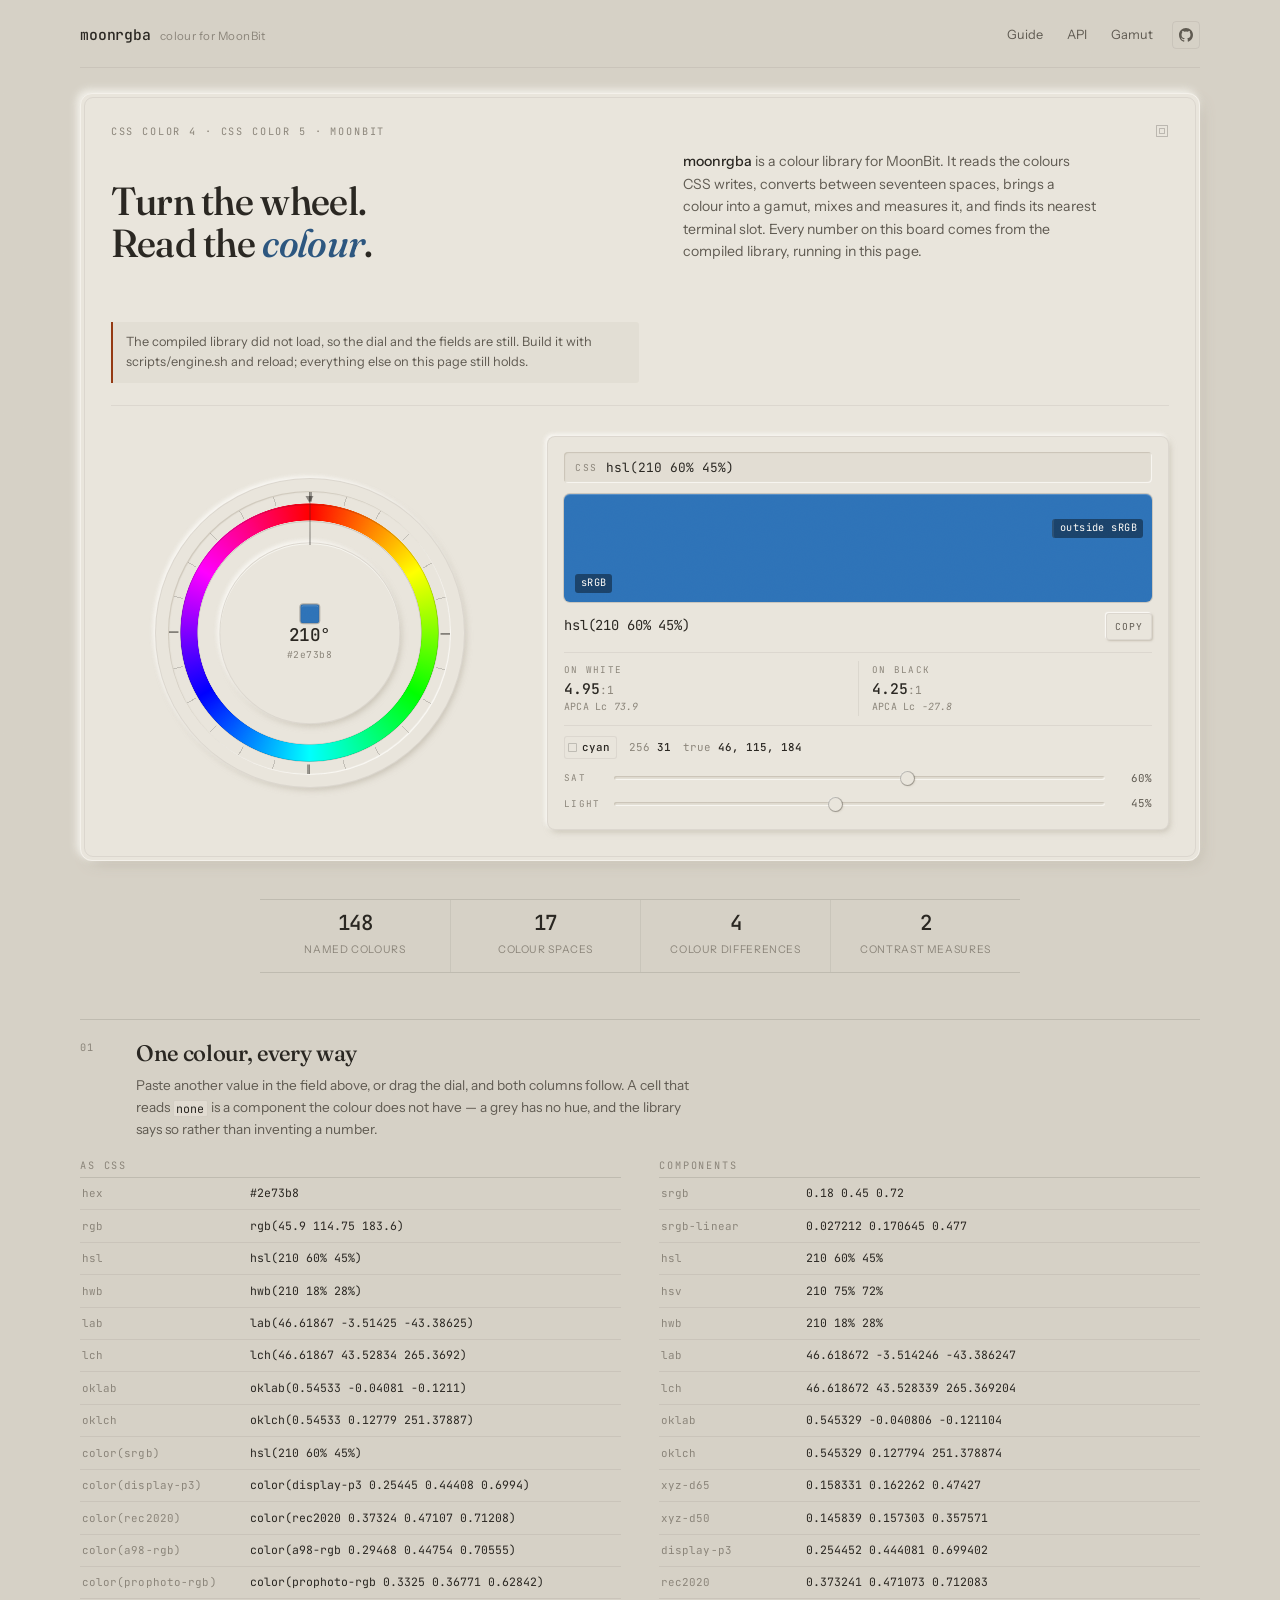
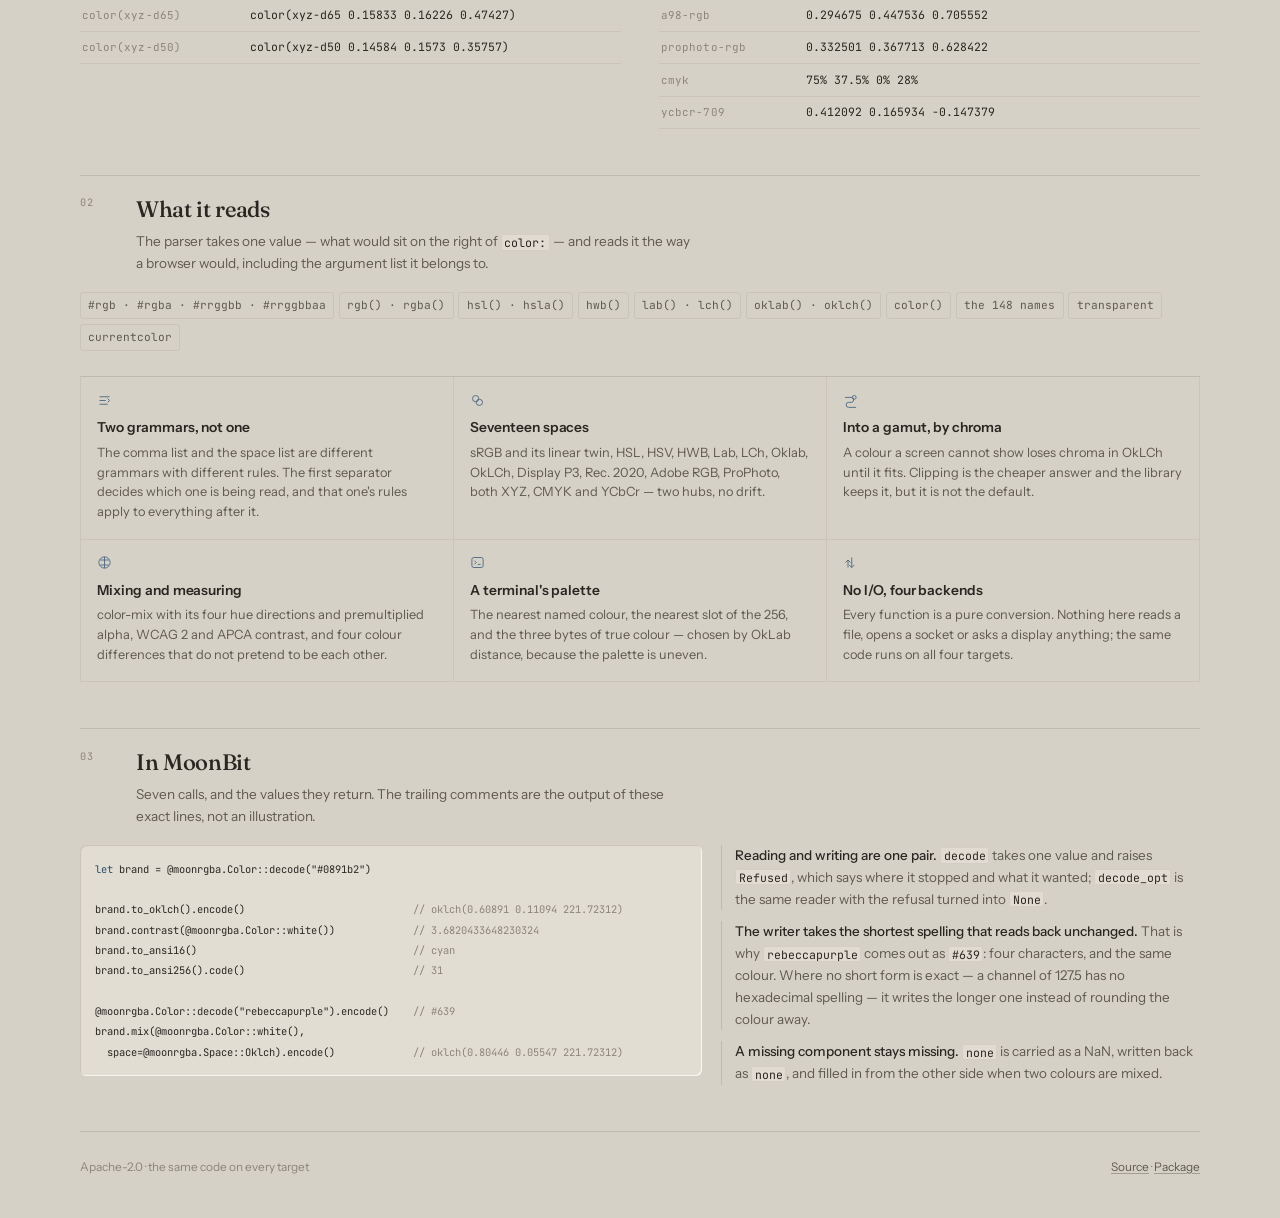
==== commit 8d00ef47: "docs(moonrgba): the guide, the reference, the gamut page and the deploy. The guide is fourteen chapt" ====
--- a/docs/index.html
+++ b/docs/index.html
@@ -17,9 +17,9 @@
 <header class="site wrap">
   <a class="brand" href="./"><b>moonrgba</b><small>colour for MoonBit</small></a>
   <nav class="top">
-    <a href="#dossier">Spaces</a>
-    <a href="#reads">Reading</a>
-    <a href="#code">Code</a>
+    <a href="guide.html">Guide</a>
+    <a href="api.html">API</a>
+    <a href="gamut.html">Gamut</a>
     <a class="gh" href="https://github.com/moonbitstack/moonrgba" aria-label="Source on GitHub">
       <svg viewBox="0 0 16 16" aria-hidden="true"><path fill="currentColor" d="M8 0C3.58 0 0 3.58 0 8a8 8 0 0 0 5.47 7.59c.4.07.55-.17.55-.38v-1.33c-2.23.48-2.7-1.07-2.7-1.07-.36-.92-.89-1.17-.89-1.17-.73-.5.06-.49.06-.49.8.06 1.23.83 1.23.83.72 1.22 1.88.87 2.34.66.07-.52.28-.87.5-1.07-1.78-.2-3.65-.89-3.65-3.95 0-.87.31-1.59.82-2.15-.08-.2-.36-1.02.08-2.12 0 0 .67-.21 2.2.82a7.6 7.6 0 0 1 4 0c1.53-1.04 2.2-.82 2.2-.82.44 1.1.16 1.92.08 2.12.51.56.82 1.27.82 2.15 0 3.07-1.87 3.75-3.65 3.95.29.25.54.73.54 1.48v2.2c0 .21.15.46.55.38A8 8 0 0 0 16 8c0-4.42-3.58-8-8-8Z"/></svg>
     </a>
@@ -50,8 +50,8 @@
           <div class="wheel" id="wheel"></div>
           <div class="rim"></div>
           <div class="head"></div>
-          <div class="puck" id="puck"></div>
           <div class="hub" id="hub">
+            <span class="chip" id="chip"></span>
             <span class="deg" id="hubDeg">210°</span>
             <span class="code" id="hubCode">#2e73b8</span>
           </div>
@@ -109,6 +109,14 @@
       </article>
 
     </div>
+
+    <!-- A maker's mark: 回, the character for coming back — which is what a
+         conversion that returns the colour it started from does. Two squares, one
+         hairline, a corner and nowhere else. -->
+    <svg class="maker" viewBox="0 0 14 14" width="14" height="14" aria-hidden="true">
+      <path d="M1.5 1.5H12.5V12.5H1.5ZM4.5 4.5H9.5V9.5H4.5Z" fill="none"
+            stroke="currentColor" stroke-width="1"/>
+    </svg>
   </section>
 
   <!-- The numbers a reader can trust not to age: how many of each thing the
--- a/docs/assets/site.css
+++ b/docs/assets/site.css
@@ -1,47 +1,55 @@
-/* moonrgba — the board.
+/* moonrgba — the instrument.
  *
- * One warm grey surface, a light from the top left, and the colour under
- * inspection as the only saturated thing on the page. Depth is carried by two
- * shadows rather than by borders, so the controls read as parts of one moulded
- * panel instead of as boxes drawn on a background.
+ * A colour bench, not a poster. The surface is one warm grey with a light from
+ * the top left; depth is a pair of shadows so tight that they read as a moulded
+ * edge rather than as a glow, and it is spent only on the four things you could
+ * pick up: the board, the dial, the card, the buttons. Everything else is a
+ * hairline.
  *
- * Type does the other half: a soft serif for the headings, a neutral sans for
- * prose, and a mono for every number the library produced.
+ * Radii stay between two and twelve pixels. Nothing here is rounder than the
+ * rule that made it, because a large radius is a gesture and this page is a
+ * measuring instrument.
+ *
+ * The one saturated thing is the colour under inspection: it arrives as
+ * `--swatch` and tints the focus ring, the marks and the small headings. The
+ * page has no colour of its own.
  */
 
 :root {
   color-scheme: light;
 
-  /* The surface: bone, not white. Neumorphism needs room above the base for
-     the highlight to sit in. */
-  --desk: #d5cfc2;
-  --bone: #eae6dd;
-  --bone-2: #e2ddd2;
-  --hi: #fffdf8;
-  --lo: #a79e8c;
-
-  --ink: #2b2721;
-  --ink-2: #6d675c;
-  --ink-3: #918a7c;
-  --line: color-mix(in srgb, var(--ink) 12%, transparent);
+  /* The surface: bone, with room above it for the highlight to sit in. */
+  --desk: #d6d1c6;
+  --bone: #e9e5dc;
+  --bone-2: #e2ddd3;
+  --hi: #fdfcf8;
+  --lo: #a79e8d;
+
+  --ink: #2a2722;
+  --ink-2: #5f5a51;
+  --ink-3: #8b857a;
+  --line: color-mix(in srgb, var(--ink) 13%, transparent);
   --line-soft: color-mix(in srgb, var(--ink) 7%, transparent);
 
-  --r-xs: 8px;
-  --r-s: 12px;
-  --r-m: 20px;
-  --r-l: 30px;
-  --r-xl: 44px;
-
-  --out-sm: 4px 4px 10px -2px color-mix(in srgb, var(--lo) 70%, transparent),
-    -3px -3px 8px -2px color-mix(in srgb, var(--hi) 95%, transparent);
-  --out: 14px 14px 28px -10px color-mix(in srgb, var(--lo) 85%, transparent),
-    -10px -10px 24px -8px color-mix(in srgb, var(--hi) 98%, transparent);
-  --out-lg: 30px 34px 60px -22px color-mix(in srgb, var(--lo) 82%, transparent),
-    -26px -26px 56px -24px var(--hi);
-  --in-sm: inset 2px 2px 5px -1px color-mix(in srgb, var(--lo) 60%, transparent),
-    inset -2px -2px 5px -1px color-mix(in srgb, var(--hi) 90%, transparent);
-  --in: inset 7px 7px 16px -4px color-mix(in srgb, var(--lo) 72%, transparent),
-    inset -6px -6px 14px -4px color-mix(in srgb, var(--hi) 95%, transparent);
+  /* Small on purpose. A 30px radius on a 12px control is a cartoon. */
+  --r-xs: 3px;
+  --r-s: 4px;
+  --r-m: 6px;
+  --r-l: 8px;
+  --r-xl: 12px;
+
+  /* Two shadows, low contrast, short throw. The light is at 315°: highlight up
+     and left, shadow down and right, one pixel of each at the smallest size. */
+  --out-sm: -1px -1px 1px color-mix(in srgb, var(--hi) 92%, transparent),
+    1px 1px 2px color-mix(in srgb, var(--lo) 52%, transparent);
+  --out: -2px -2px 4px color-mix(in srgb, var(--hi) 88%, transparent),
+    2px 3px 7px -2px color-mix(in srgb, var(--lo) 62%, transparent);
+  --out-lg: -3px -3px 8px color-mix(in srgb, var(--hi) 80%, transparent),
+    5px 6px 16px -8px color-mix(in srgb, var(--lo) 78%, transparent);
+  --in-sm: inset 1px 1px 1px color-mix(in srgb, var(--lo) 40%, transparent),
+    inset -1px -1px 1px color-mix(in srgb, var(--hi) 85%, transparent);
+  --in: inset 2px 2px 4px -1px color-mix(in srgb, var(--lo) 46%, transparent),
+    inset -2px -2px 4px -1px color-mix(in srgb, var(--hi) 85%, transparent);
 
   --sans: "Instrument Sans", system-ui, sans-serif;
   --serif: "Fraunces", "Iowan Old Style", Georgia, serif;
@@ -54,26 +62,26 @@
 @media (prefers-color-scheme: dark) {
   :root {
     color-scheme: dark;
-    --desk: #1b1d20;
-    --bone: #24272b;
-    --bone-2: #202327;
-    --hi: color-mix(in srgb, #fff 14%, transparent);
-    --lo: #0a0b0c;
-    --ink: #e9e5dc;
-    --ink-2: #a7a294;
-    --ink-3: #7c776c;
-    --line: color-mix(in srgb, var(--ink) 14%, transparent);
+    --desk: #191b1d;
+    --bone: #232629;
+    --bone-2: #1e2124;
+    --hi: color-mix(in srgb, #fff 10%, transparent);
+    --lo: #07080a;
+    --ink: #e8e4da;
+    --ink-2: #a9a49a;
+    --ink-3: #7a756b;
+    --line: color-mix(in srgb, var(--ink) 15%, transparent);
     --line-soft: color-mix(in srgb, var(--ink) 8%, transparent);
-    --out-sm: 4px 4px 10px -2px color-mix(in srgb, var(--lo) 80%, transparent),
-      -3px -3px 8px -2px color-mix(in srgb, var(--hi) 60%, transparent);
-    --out: 12px 12px 26px -8px color-mix(in srgb, var(--lo) 85%, transparent),
-      -10px -10px 24px -8px color-mix(in srgb, var(--hi) 55%, transparent);
-    --out-lg: 26px 26px 54px -18px color-mix(in srgb, var(--lo) 90%, transparent),
-      -22px -22px 48px -20px color-mix(in srgb, var(--hi) 45%, transparent);
-    --in-sm: inset 2px 2px 5px -1px color-mix(in srgb, var(--lo) 85%, transparent),
-      inset -2px -2px 5px -1px color-mix(in srgb, var(--hi) 55%, transparent);
-    --in: inset 7px 7px 16px -4px color-mix(in srgb, var(--lo) 90%, transparent),
-      inset -6px -6px 14px -4px color-mix(in srgb, var(--hi) 50%, transparent);
+    --out-sm: -1px -1px 1px color-mix(in srgb, var(--hi) 70%, transparent),
+      1px 1px 2px color-mix(in srgb, var(--lo) 70%, transparent);
+    --out: -2px -2px 4px color-mix(in srgb, var(--hi) 55%, transparent),
+      2px 3px 7px -2px color-mix(in srgb, var(--lo) 80%, transparent);
+    --out-lg: -3px -3px 8px color-mix(in srgb, var(--hi) 42%, transparent),
+      5px 6px 16px -8px color-mix(in srgb, var(--lo) 90%, transparent);
+    --in-sm: inset 1px 1px 1px color-mix(in srgb, var(--lo) 75%, transparent),
+      inset -1px -1px 1px color-mix(in srgb, var(--hi) 45%, transparent);
+    --in: inset 2px 2px 4px -1px color-mix(in srgb, var(--lo) 80%, transparent),
+      inset -2px -2px 4px -1px color-mix(in srgb, var(--hi) 40%, transparent);
   }
 }
 
@@ -87,6 +95,7 @@
   /* Code is read to be typed: no ligatures, here or in any control. */
   font-variant-ligatures: no-contextual;
   -webkit-text-size-adjust: 100%;
+  scroll-behavior: smooth;
 }
 
 html,
@@ -102,44 +111,44 @@
   background: var(--desk);
   color: var(--ink);
   font-family: var(--sans);
-  font-size: 16px;
-  line-height: 1.6;
+  font-size: 15px;
+  line-height: 1.62;
   -webkit-font-smoothing: antialiased;
   text-rendering: optimizeLegibility;
 }
 
-/* A matte finish: a few percent of noise over everything, so the shadows sit on
-   a surface rather than on a flat fill. */
+/* A matte finish, a few percent of noise, so the shadows sit on a surface
+   rather than on a flat fill. Any more than this reads as a texture. */
 body::after {
   content: "";
   position: fixed;
   inset: 0;
   z-index: 60;
   pointer-events: none;
-  opacity: 0.35;
+  opacity: 0.2;
   mix-blend-mode: soft-light;
-  background-image: url("data:image/svg+xml,%3Csvg xmlns='http://www.w3.org/2000/svg' width='140' height='140'%3E%3Cfilter id='n'%3E%3CfeTurbulence type='fractalNoise' baseFrequency='0.9' numOctaves='3'/%3E%3C/filter%3E%3Crect width='140' height='140' filter='url(%23n)' opacity='0.22'/%3E%3C/svg%3E");
-}
-
-::selection {
-  background: color-mix(in srgb, var(--swatch) 30%, transparent);
+  background-image: url("data:image/svg+xml,%3Csvg xmlns='http://www.w3.org/2000/svg' width='160' height='160'%3E%3Cfilter id='n'%3E%3CfeTurbulence type='fractalNoise' baseFrequency='0.95' numOctaves='2'/%3E%3C/filter%3E%3Crect width='160' height='160' filter='url(%23n)' opacity='0.2'/%3E%3C/svg%3E");
 }
 
 a {
   color: inherit;
   text-decoration-thickness: 1px;
-  text-underline-offset: 0.18em;
-  text-decoration-color: color-mix(in srgb, var(--ink) 35%, transparent);
+  text-underline-offset: 0.16em;
+  text-decoration-color: color-mix(in srgb, var(--ink) 30%, transparent);
 }
 
 a:hover {
   text-decoration-color: currentColor;
 }
 
+::selection {
+  background: color-mix(in srgb, var(--swatch) 26%, transparent);
+}
+
 :focus-visible {
-  outline: 2px solid color-mix(in srgb, var(--swatch) 70%, var(--ink));
-  outline-offset: 3px;
-  border-radius: 4px;
+  outline: 1px solid color-mix(in srgb, var(--swatch) 65%, var(--ink));
+  outline-offset: 2px;
+  border-radius: 2px;
 }
 
 /* Chrome ignores ::-webkit-scrollbar once scrollbar-color is set, so the
@@ -148,14 +157,14 @@
 .spellings,
 pre {
   scrollbar-width: thin;
-  scrollbar-color: color-mix(in srgb, var(--ink) 28%, transparent) transparent;
+  scrollbar-color: color-mix(in srgb, var(--ink) 24%, transparent) transparent;
 }
 
 @supports not selector(::-webkit-scrollbar) {
   .scroll,
   .spellings,
   pre {
-    scrollbar-color: color-mix(in srgb, var(--ink) 30%, transparent) transparent;
+    scrollbar-color: color-mix(in srgb, var(--ink) 26%, transparent) transparent;
   }
 }
 
@@ -163,8 +172,8 @@
   .scroll::-webkit-scrollbar,
   .spellings::-webkit-scrollbar,
   pre::-webkit-scrollbar {
-    width: 10px;
-    height: 10px;
+    width: 8px;
+    height: 8px;
   }
   .scroll::-webkit-scrollbar-track,
   .spellings::-webkit-scrollbar-track,
@@ -175,19 +184,19 @@
   .spellings::-webkit-scrollbar-thumb,
   pre::-webkit-scrollbar-thumb {
     border-radius: 99px;
-    border: 3px solid transparent;
+    border: 2px solid transparent;
     background-clip: content-box;
-    background-color: color-mix(in srgb, var(--ink) 26%, transparent);
+    background-color: color-mix(in srgb, var(--ink) 22%, transparent);
   }
   .scroll::-webkit-scrollbar-thumb:hover,
   .spellings::-webkit-scrollbar-thumb:hover,
   pre::-webkit-scrollbar-thumb:hover {
-    background-color: color-mix(in srgb, var(--ink) 42%, transparent);
+    background-color: color-mix(in srgb, var(--ink) 36%, transparent);
   }
 }
 
 .wrap {
-  width: min(1180px, 100% - 2.5rem);
+  width: min(1120px, 100% - 3rem);
   margin-inline: auto;
 }
 
@@ -195,51 +204,58 @@
 
 .site {
   display: flex;
-  align-items: baseline;
+  align-items: center;
   gap: 1.5rem;
   justify-content: space-between;
-  padding: 1.6rem 0 1.1rem;
+  padding: 1.15rem 0 0.95rem;
+  border-bottom: 1px solid var(--line-soft);
 }
 
 .brand {
   display: flex;
   align-items: baseline;
-  gap: 0.7rem;
+  gap: 0.55rem;
   text-decoration: none;
 }
 
 .brand b {
-  font-family: var(--serif);
-  font-weight: 600;
-  font-size: 1.28rem;
-  letter-spacing: -0.015em;
-  font-variation-settings: "opsz" 32;
+  font-family: var(--mono);
+  font-weight: 500;
+  font-size: 0.92rem;
+  letter-spacing: -0.01em;
 }
 
 .brand small {
   color: var(--ink-3);
-  font-size: 0.78rem;
-  letter-spacing: 0.02em;
+  font-size: 0.72rem;
+  letter-spacing: 0.04em;
 }
 
 .top {
   display: flex;
   align-items: center;
-  gap: 0.35rem;
+  gap: 0.15rem;
 }
 
 .top a {
-  font-size: 0.86rem;
+  font-size: 0.8rem;
+  letter-spacing: 0.01em;
   color: var(--ink-2);
   text-decoration: none;
-  padding: 0.45rem 0.7rem;
-  border-radius: 99px;
+  padding: 0.32rem 0.6rem;
+  border-radius: var(--r-s);
+  border: 1px solid transparent;
 }
 
 .top a:hover {
   color: var(--ink);
-  background: color-mix(in srgb, var(--hi) 55%, transparent);
-  box-shadow: var(--out-sm);
+  border-color: var(--line-soft);
+  background: color-mix(in srgb, var(--hi) 40%, transparent);
+}
+
+.top a[aria-current="page"] {
+  color: var(--ink);
+  border-color: var(--line);
 }
 
 /* The icon button keeps its own padding, so the glyph is never squeezed. */
@@ -247,15 +263,16 @@
   display: inline-flex;
   align-items: center;
   justify-content: center;
-  width: 34px;
-  height: 34px;
+  width: 28px;
+  height: 28px;
   padding: 0;
-  box-shadow: var(--out-sm);
+  margin-left: 0.35rem;
+  border-color: var(--line-soft);
 }
 
 .top .gh svg {
-  width: 16px;
-  height: 16px;
+  width: 14px;
+  height: 14px;
   display: block;
 }
 
@@ -263,30 +280,37 @@
 
 .board {
   position: relative;
-  margin-block: 1.4rem 2.2rem;
-  padding: clamp(1.6rem, 3.4vw, 3rem);
+  margin-block: 1.6rem 2.4rem;
+  padding: clamp(1.2rem, 2.4vw, 2rem);
   border-radius: var(--r-xl);
-  background:
-    linear-gradient(148deg, color-mix(in srgb, var(--hi) 22%, transparent), transparent 46%),
-    var(--bone);
+  background: var(--bone);
   box-shadow: var(--out-lg);
 }
 
-/* The hairline that makes the panel read as moulded rather than pasted. */
+/* The hairline that makes the panel read as moulded rather than pasted, and the
+   inner cut that keeps the edge from looking like a drop shadow on a div. */
 .board::before {
   content: "";
   position: absolute;
   inset: 0;
   border-radius: inherit;
   pointer-events: none;
-  border: 1px solid color-mix(in srgb, var(--hi) 65%, transparent);
-  mask-image: linear-gradient(148deg, #000 0 40%, transparent 70%);
+  border: 1px solid color-mix(in srgb, var(--hi) 55%, transparent);
+}
+
+.board::after {
+  content: "";
+  position: absolute;
+  inset: 4px;
+  border-radius: calc(var(--r-xl) - 3px);
+  pointer-events: none;
+  border: 1px solid var(--line-soft);
 }
 
 .eyebrow {
-  margin: 0 0 0.9rem;
-  font-family: var(--mono);
-  font-size: 0.7rem;
+  margin: 0 0 0.6rem;
+  font-family: var(--mono);
+  font-size: 0.64rem;
   letter-spacing: 0.18em;
   text-transform: uppercase;
   color: var(--ink-3);
@@ -295,33 +319,35 @@
 h1 {
   margin: 0;
   font-family: var(--serif);
-  font-weight: 600;
-  font-variation-settings: "opsz" 100;
-  font-size: clamp(2.3rem, 5.2vw, 4.2rem);
-  line-height: 0.94;
-  letter-spacing: -0.025em;
+  font-weight: 500;
+  font-variation-settings: "opsz" 72;
+  font-size: clamp(1.7rem, 3.1vw, 2.45rem);
+  line-height: 1.06;
+  letter-spacing: -0.018em;
   text-wrap: balance;
 }
 
 h1 em {
   font-style: italic;
-  font-variation-settings: "opsz" 100;
-  color: color-mix(in srgb, var(--swatch) 72%, var(--ink));
+  font-variation-settings: "opsz" 72;
+  color: color-mix(in srgb, var(--swatch) 62%, var(--ink));
 }
 
 .board-head {
   display: grid;
-  grid-template-columns: minmax(0, 1.04fr) minmax(0, 0.96fr);
-  gap: clamp(1.2rem, 4vw, 4.5rem);
+  grid-template-columns: minmax(0, 1fr) minmax(0, 0.92fr);
+  gap: clamp(1.2rem, 3.4vw, 3rem);
   align-items: end;
+  padding-bottom: clamp(1rem, 2vw, 1.4rem);
+  border-bottom: 1px solid var(--line-soft);
 }
 
 .lede {
-  margin: 0 0 0.35rem;
-  max-width: 52ch;
-  color: var(--ink-2);
-  font-size: 1rem;
-  line-height: 1.62;
+  margin: 0 0 0.1rem;
+  max-width: 46ch;
+  color: var(--ink-2);
+  font-size: 0.88rem;
+  line-height: 1.6;
   text-wrap: pretty;
 }
 
@@ -332,22 +358,25 @@
 
 .bench {
   display: grid;
-  grid-template-columns: minmax(0, 0.82fr) minmax(0, 1.18fr);
-  gap: clamp(1.6rem, 3.6vw, 3.4rem);
+  grid-template-columns: minmax(0, 0.78fr) minmax(0, 1.22fr);
+  gap: clamp(1.2rem, 3vw, 2.6rem);
   align-items: center;
-  margin-top: clamp(1.8rem, 3.6vw, 2.8rem);
+  margin-top: clamp(1.2rem, 2.6vw, 1.9rem);
 }
 
 /* ——— the dial ————————————————————————————————————————————— */
 
+/* A bezel with an engraved scale, a ring of hue that turns inside it, and a
+   fixed read head. Nothing is filled in: the ring is hollow, so the selection is
+   an angle rather than an area. */
 .dial {
   position: relative;
-  width: min(100%, 420px);
+  width: min(100%, 310px);
   aspect-ratio: 1;
   margin-inline: auto;
   border-radius: 50%;
-  padding: 14px;
   background: var(--bone);
+  border: 1px solid var(--line-soft);
   box-shadow: var(--out);
   touch-action: none;
   cursor: grab;
@@ -357,152 +386,177 @@
   cursor: grabbing;
 }
 
-/* The well the wheel sits in: sunken, with the rim catching the light. */
+.dial:focus-visible {
+  outline-offset: 5px;
+  border-radius: 50%;
+}
+
 .dial .well {
-  position: relative;
-  width: 100%;
-  height: 100%;
+  position: absolute;
+  inset: 4%;
   border-radius: 50%;
-  background: var(--bone-2);
-  box-shadow: var(--in);
+  background: var(--bone);
+  box-shadow: var(--in-sm);
   overflow: hidden;
   isolation: isolate;
 }
 
+/* The two rules that frame the band: the colour is inlaid between them, which
+   is what stops a rainbow from reading as a sticker. */
+.dial .well::before,
+.dial .well::after {
+  content: "";
+  position: absolute;
+  border-radius: 50%;
+  pointer-events: none;
+  z-index: 3;
+}
+
+.dial .well::before {
+  inset: 4.4%;
+  border: 1px solid color-mix(in srgb, var(--ink) 20%, transparent);
+}
+
+.dial .well::after {
+  inset: 10.4%;
+  border: 1px solid color-mix(in srgb, var(--ink) 14%, transparent);
+}
+
+/* The hue ring: a conic sweep masked to an annulus, so what turns is a band of
+   colour and not a disc. Its stops are set from the library, at the current
+   saturation and lightness, by home.js. */
 .wheel {
   position: absolute;
   inset: 0;
   border-radius: 50%;
-  background:
-    radial-gradient(closest-side, #fff 0%, #ffffff00 72%),
-    conic-gradient(
-      from 0deg,
-      #f00,
-      #ff0,
-      #0f0,
-      #0ff,
-      #00f,
-      #f0f,
-      #f00
-    );
+  background: conic-gradient(from 0deg, #f00, #ff0, #0f0, #0ff, #00f, #f0f, #f00);
+  mask: radial-gradient(closest-side, transparent 0 79%, #000 79.4% 91%, transparent 91.4%);
   will-change: transform;
 }
 
-/* Twelve ticks, etched into the rim. */
+/* The scale, engraved into the bezel: twelve long marks and twenty-four short. */
 .rim {
   position: absolute;
-  inset: 5%;
+  inset: 0;
   border-radius: 50%;
   pointer-events: none;
-  background: repeating-conic-gradient(
-    from 0deg,
-    color-mix(in srgb, var(--ink) 22%, transparent) 0deg 0.5deg,
-    transparent 0.5deg 30deg
-  );
-  mask-image: radial-gradient(closest-side, transparent 92%, #000 92.5%, #000 100%);
-}
-
-/* The read head: a fixed line from the hub to the rim, at twelve o'clock. */
+  background:
+    repeating-conic-gradient(
+      from 0deg,
+      color-mix(in srgb, var(--ink) 42%, transparent) 0deg 0.9deg,
+      transparent 0.9deg 90deg
+    ),
+    repeating-conic-gradient(
+      from 0deg,
+      color-mix(in srgb, var(--ink) 20%, transparent) 0deg 0.4deg,
+      transparent 0.4deg 15deg
+    );
+  mask: radial-gradient(closest-side, transparent 0 92.4%, #000 92.8% 99.2%, transparent 99.4%);
+}
+
+/* The read head: a hairline from the bezel to the ring, at twelve o'clock. */
 .head {
   position: absolute;
   left: 50%;
-  top: 6%;
-  bottom: 50%;
+  top: 1.6%;
+  height: 17.4%;
   width: 1px;
   translate: -0.5px 0;
   background: linear-gradient(
     to bottom,
-    color-mix(in srgb, var(--ink) 58%, transparent),
-    color-mix(in srgb, var(--ink) 12%, transparent)
+    color-mix(in srgb, var(--ink) 38%, transparent),
+    color-mix(in srgb, var(--ink) 62%, transparent)
   );
   pointer-events: none;
-}
-
+  z-index: 4;
+}
+
+/* The index at the bezel end: a small triangle, pointing in. */
 .head::before {
   content: "";
   position: absolute;
-  top: -7px;
   left: 50%;
-  translate: -50% 0;
+  top: 0;
   width: 0;
   height: 0;
-  border-inline: 6px solid transparent;
-  border-top: 8px solid color-mix(in srgb, var(--ink) 62%, transparent);
-}
-
-/* The puck rides the read head; its height is the saturation. */
-.puck {
-  position: absolute;
-  left: 50%;
-  top: 6%;
-  width: 24px;
-  height: 24px;
-  border-radius: 50%;
-  translate: -50% -50%;
-  background: var(--bone);
-  box-shadow: var(--out-sm), inset 0 0 0 3px var(--swatch);
-  pointer-events: none;
-  transition: top 90ms linear;
-}
-
+  translate: -50% 0;
+  border-inline: 4px solid transparent;
+  border-top: 7px solid color-mix(in srgb, var(--ink) 48%, transparent);
+}
+
+/* The hub: a plate, not a colour. The colour is a small chip on it, and the two
+   numbers are the reading. */
 .hub {
   position: absolute;
   left: 50%;
   top: 50%;
-  width: 44%;
+  width: 64%;
   aspect-ratio: 1;
   translate: -50% -50%;
   border-radius: 50%;
+  background: var(--bone);
+  border: 1px solid var(--line-soft);
+  display: grid;
+  place-content: center;
+  justify-items: center;
+  gap: 0.2rem;
+  text-align: center;
+  box-shadow: var(--out), inset 0 1px 0 color-mix(in srgb, var(--hi) 70%, transparent);
+  pointer-events: none;
+}
+
+.hub .chip {
+  width: 19px;
+  height: 19px;
+  border-radius: var(--r-xs);
   background: var(--swatch);
-  color: var(--swatch-ink);
-  display: grid;
-  place-content: center;
-  gap: 0.15rem;
-  text-align: center;
-  box-shadow:
-    0 10px 26px -12px color-mix(in srgb, var(--swatch) 80%, transparent),
-    var(--out);
-  pointer-events: none;
+  box-shadow: 0 0 0 1px color-mix(in srgb, var(--ink) 28%, transparent),
+    inset 0 1px 0 color-mix(in srgb, #fff 22%, transparent);
 }
 
 .hub .deg {
   font-family: var(--mono);
-  font-size: clamp(1.05rem, 2.4vw, 1.5rem);
+  font-size: clamp(0.9rem, 1.9vw, 1.1rem);
   font-weight: 500;
-  letter-spacing: -0.02em;
+  letter-spacing: -0.03em;
   line-height: 1;
   font-variant-numeric: tabular-nums;
+  color: var(--ink);
 }
 
 .hub .code {
   font-family: var(--mono);
-  font-size: 0.7rem;
-  letter-spacing: 0.04em;
-  opacity: 0.72;
+  font-size: 0.6rem;
+  letter-spacing: 0.06em;
+  color: var(--ink-3);
+  font-variant-numeric: tabular-nums;
 }
 
 /* ——— the card ————————————————————————————————————————————— */
 
+/* One plate, divided by hairlines: no stacking of little shadowed boxes, which
+   is what makes a control panel look like a pile of stickers. */
 .card {
   border-radius: var(--r-l);
-  padding: clamp(1.1rem, 2vw, 1.5rem);
+  padding: 0.9rem 1rem 1rem;
   background: var(--bone);
+  border: 1px solid var(--line-soft);
   box-shadow: var(--out);
 }
 
 .field {
   display: flex;
   align-items: center;
-  gap: 0.6rem;
-  padding: 0.55rem 0.8rem 0.55rem 0.9rem;
+  gap: 0.55rem;
+  padding: 0.34rem 0.6rem 0.34rem 0.7rem;
   border-radius: var(--r-s);
   background: var(--bone-2);
   box-shadow: var(--in-sm);
-  transition: box-shadow 140ms ease;
+  transition: box-shadow 120ms ease;
 }
 
 .field:has(input:focus-visible) {
-  box-shadow: var(--in-sm), 0 0 0 3px color-mix(in srgb, var(--swatch) 28%, transparent);
+  box-shadow: var(--in-sm), 0 0 0 1px color-mix(in srgb, var(--swatch) 55%, transparent);
 }
 
 .field input {
@@ -512,8 +566,8 @@
   background: none;
   color: var(--ink);
   font-family: var(--mono);
-  font-size: 0.86rem;
-  padding: 0.15rem 0;
+  font-size: 0.8rem;
+  padding: 0.1rem 0;
 }
 
 .field input:focus {
@@ -526,8 +580,8 @@
 
 .field .tag {
   font-family: var(--mono);
-  font-size: 0.68rem;
-  letter-spacing: 0.08em;
+  font-size: 0.6rem;
+  letter-spacing: 0.14em;
   text-transform: uppercase;
   color: var(--ink-3);
   white-space: nowrap;
@@ -535,42 +589,33 @@
 
 .swatch {
   position: relative;
-  margin-top: 0.9rem;
-  height: clamp(132px, 15vw, 176px);
+  margin-top: 0.7rem;
+  height: clamp(88px, 9.5vw, 108px);
   border-radius: var(--r-m);
   background: var(--swatch);
-  box-shadow:
-    inset 0 1px 0 color-mix(in srgb, #fff 30%, transparent),
-    inset 0 0 0 1px color-mix(in srgb, #000 12%, transparent),
-    0 16px 30px -18px color-mix(in srgb, var(--swatch) 85%, transparent);
+  box-shadow: 0 0 0 1px color-mix(in srgb, var(--ink) 16%, transparent),
+    inset 0 1px 0 color-mix(in srgb, #fff 20%, transparent);
   display: flex;
   align-items: flex-end;
-  padding: 0.85rem 1rem;
-}
-
-.swatch .label {
-  font-family: var(--mono);
-  font-size: 0.7rem;
+  padding: 0.6rem 0.7rem;
+}
+
+.swatch .label,
+.swatch .note {
+  font-family: var(--mono);
+  font-size: 0.64rem;
   letter-spacing: 0.04em;
+  line-height: 1.4;
   color: #fffdf8;
-  padding: 0.22rem 0.5rem;
-  border-radius: 99px;
-  background: color-mix(in srgb, #000 46%, transparent);
-  backdrop-filter: blur(6px);
+  padding: 0.14rem 0.36rem;
+  border-radius: var(--r-xs);
+  background: color-mix(in srgb, #000 42%, transparent);
 }
 
 .swatch .note {
   position: absolute;
-  top: 0.7rem;
-  right: 0.8rem;
-  font-family: var(--mono);
-  font-size: 0.64rem;
-  letter-spacing: 0.04em;
-  padding: 0.22rem 0.5rem;
-  border-radius: 99px;
-  color: #fffdf8;
-  background: color-mix(in srgb, #000 46%, transparent);
-  backdrop-filter: blur(6px);
+  top: 0.55rem;
+  right: 0.6rem;
 }
 
 [hidden] {
@@ -581,13 +626,15 @@
   display: flex;
   align-items: baseline;
   justify-content: space-between;
-  gap: 1rem;
-  margin-top: 1.05rem;
+  gap: 0.8rem;
+  margin-top: 0.7rem;
+  padding-bottom: 0.7rem;
+  border-bottom: 1px solid var(--line-soft);
 }
 
 .value code {
   font-family: var(--mono);
-  font-size: clamp(0.95rem, 1.6vw, 1.1rem);
+  font-size: 0.86rem;
   letter-spacing: -0.01em;
   color: var(--ink);
   overflow-wrap: anywhere;
@@ -595,16 +642,16 @@
 
 .value button {
   flex: none;
-  border: 0;
+  border: 1px solid var(--line-soft);
   font: inherit;
   font-family: var(--mono);
-  font-size: 0.7rem;
-  letter-spacing: 0.06em;
+  font-size: 0.6rem;
+  letter-spacing: 0.12em;
   text-transform: uppercase;
   color: var(--ink-2);
   background: var(--bone);
-  padding: 0.42rem 0.7rem;
-  border-radius: 99px;
+  padding: 0.3rem 0.5rem;
+  border-radius: var(--r-xs);
   box-shadow: var(--out-sm);
   cursor: pointer;
 }
@@ -614,38 +661,42 @@
 }
 
 .value button[data-done="1"] {
-  color: color-mix(in srgb, var(--swatch) 60%, var(--ink));
-}
-
+  color: color-mix(in srgb, var(--swatch) 55%, var(--ink));
+}
+
+/* Contrast: two columns divided by a hairline, each a number and its measure. */
 .pairs {
   display: grid;
   grid-template-columns: repeat(2, minmax(0, 1fr));
-  gap: 0.7rem;
-  margin-top: 1rem;
+  gap: 0;
+  margin-top: 0.55rem;
 }
 
 .pair {
-  border-radius: var(--r-s);
-  padding: 0.55rem 0.7rem;
-  background: var(--bone);
-  box-shadow: var(--out-sm);
-  display: grid;
-  gap: 0.1rem;
+  padding: 0.1rem 0.8rem 0.1rem 0;
+  display: grid;
+  gap: 0.05rem;
+}
+
+.pair + .pair {
+  padding-left: 0.8rem;
+  border-left: 1px solid var(--line-soft);
 }
 
 .pair .k {
   font-family: var(--mono);
-  font-size: 0.64rem;
-  letter-spacing: 0.1em;
+  font-size: 0.58rem;
+  letter-spacing: 0.14em;
   text-transform: uppercase;
   color: var(--ink-3);
 }
 
 .pair .v {
   font-family: var(--mono);
-  font-size: 1.02rem;
+  font-size: 0.92rem;
   font-variant-numeric: tabular-nums;
-  line-height: 1.25;
+  line-height: 1.3;
+  color: var(--ink);
 }
 
 .pair .v b {
@@ -654,76 +705,80 @@
 
 .pair .v span {
   color: var(--ink-3);
-  font-size: 0.78rem;
+  font-size: 0.7rem;
 }
 
 .pair .s {
   font-family: var(--mono);
-  font-size: 0.68rem;
+  font-size: 0.62rem;
   letter-spacing: 0.02em;
   color: var(--ink-3);
+  font-variant-numeric: tabular-nums;
 }
 
 .terminal {
-  margin-top: 0.85rem;
+  margin-top: 0.55rem;
+  padding-top: 0.6rem;
+  border-top: 1px solid var(--line-soft);
   display: flex;
   flex-wrap: wrap;
   align-items: center;
-  gap: 0.45rem 0.9rem;
-  font-family: var(--mono);
-  font-size: 0.76rem;
-  color: var(--ink-2);
+  gap: 0.3rem 0.75rem;
+  font-family: var(--mono);
+  font-size: 0.68rem;
+  color: var(--ink-3);
 }
 
 .terminal b {
   font-weight: 500;
   color: var(--ink);
+  font-variant-numeric: tabular-nums;
 }
 
 .chip {
   display: inline-flex;
   align-items: center;
-  gap: 0.4rem;
-  padding: 0.2rem 0.5rem 0.2rem 0.25rem;
-  border-radius: 6px;
+  gap: 0.32rem;
+  padding: 0.12rem 0.4rem 0.12rem 0.16rem;
+  border-radius: var(--r-xs);
+  border: 1px solid var(--line-soft);
   background: var(--bone);
-  box-shadow: var(--out-sm);
 }
 
 .chip i {
-  width: 12px;
-  height: 12px;
-  border-radius: 3px;
+  width: 9px;
+  height: 9px;
+  border-radius: 1px;
   background: var(--slot, transparent);
-  box-shadow: inset 0 0 0 1px color-mix(in srgb, #000 15%, transparent);
+  box-shadow: inset 0 0 0 1px color-mix(in srgb, #000 18%, transparent);
 }
 
 /* ——— sliders —————————————————————————————————————————————— */
 
 .sliders {
   display: grid;
-  gap: 0.85rem;
-  margin-top: 1rem;
+  gap: 0.5rem;
+  margin-top: 0.65rem;
 }
 
 .slider {
   display: grid;
-  grid-template-columns: 3.4rem minmax(0, 1fr) 2.6rem;
+  grid-template-columns: 2.6rem minmax(0, 1fr) 2.4rem;
   align-items: center;
-  gap: 0.7rem;
+  gap: 0.55rem;
 }
 
 .slider label {
   font-family: var(--mono);
-  font-size: 0.66rem;
-  letter-spacing: 0.1em;
+  font-size: 0.58rem;
+  letter-spacing: 0.14em;
   text-transform: uppercase;
   color: var(--ink-3);
 }
 
 .slider output {
   font-family: var(--mono);
-  font-size: 0.74rem;
+  font-size: 0.68rem;
   text-align: right;
   color: var(--ink-2);
   font-variant-numeric: tabular-nums;
@@ -732,83 +787,83 @@
 input[type="range"] {
   appearance: none;
   width: 100%;
-  height: 26px;
+  height: 16px;
   background: none;
   margin: 0;
 }
 
 input[type="range"]::-webkit-slider-runnable-track {
-  height: 10px;
-  border-radius: 99px;
+  height: 4px;
+  border-radius: 2px;
   background: var(--bone-2);
   box-shadow: var(--in-sm);
 }
 
 input[type="range"]::-moz-range-track {
-  height: 10px;
-  border-radius: 99px;
+  height: 4px;
+  border-radius: 2px;
   background: var(--bone-2);
   box-shadow: var(--in-sm);
 }
 
 input[type="range"]::-webkit-slider-thumb {
   appearance: none;
-  width: 22px;
-  height: 22px;
-  margin-top: -6px;
+  width: 13px;
+  height: 13px;
+  margin-top: -4.5px;
   border-radius: 50%;
   background: var(--bone);
-  box-shadow: var(--out-sm), inset 0 0 0 2px var(--swatch);
+  box-shadow: 0 0 0 1px color-mix(in srgb, var(--ink) 30%, transparent), var(--out-sm);
 }
 
 input[type="range"]::-moz-range-thumb {
-  width: 22px;
-  height: 22px;
-  border: 0;
+  width: 13px;
+  height: 13px;
+  border: 1px solid color-mix(in srgb, var(--ink) 30%, transparent);
   border-radius: 50%;
   background: var(--bone);
-  box-shadow: var(--out-sm), inset 0 0 0 2px var(--swatch);
+  box-shadow: var(--out-sm);
 }
 
 /* ——— sections below the board ————————————————————————————— */
 
 section {
-  margin-block: clamp(2.6rem, 5vw, 4.4rem);
+  margin-block: clamp(2rem, 3.6vw, 3.2rem);
 }
 
 .sec-head {
   display: grid;
-  grid-template-columns: 3.2rem minmax(0, 1fr);
-  gap: 0.3rem 1.4rem;
+  grid-template-columns: 2.4rem minmax(0, 1fr);
+  gap: 0.2rem 1.1rem;
   align-items: start;
-  margin-bottom: 1.6rem;
-  padding-top: 1rem;
+  margin-bottom: 1.1rem;
+  padding-top: 0.9rem;
   border-top: 1px solid var(--line);
 }
 
 .sec-head .index {
   grid-row: span 2;
   font-family: var(--mono);
-  font-size: 0.7rem;
-  letter-spacing: 0.12em;
-  color: var(--ink-3);
-  padding-top: 0.35rem;
+  font-size: 0.64rem;
+  letter-spacing: 0.1em;
+  color: var(--ink-3);
+  padding-top: 0.3rem;
 }
 
 h2 {
   margin: 0;
   font-family: var(--serif);
-  font-weight: 600;
-  font-variation-settings: "opsz" 48;
-  font-size: clamp(1.45rem, 2.6vw, 2rem);
-  letter-spacing: -0.02em;
+  font-weight: 500;
+  font-variation-settings: "opsz" 40;
+  font-size: clamp(1.15rem, 1.8vw, 1.4rem);
+  letter-spacing: -0.015em;
 }
 
 .sec-head p {
   grid-column: 2;
   margin: 0;
   color: var(--ink-2);
-  font-size: 0.94rem;
+  font-size: 0.85rem;
   max-width: 62ch;
   text-wrap: pretty;
 }
@@ -817,7 +872,7 @@
 .ledger {
   display: grid;
   grid-template-columns: repeat(2, minmax(0, 1fr));
-  gap: 0 2.6rem;
+  gap: 0 2.4rem;
 }
 
 .ledger .col > div {
@@ -825,26 +880,26 @@
 }
 
 .ledger .col > .eyebrow {
-  margin-bottom: 0.2rem;
+  margin-bottom: 0.15rem;
 }
 
 .row {
   display: grid;
-  grid-template-columns: 8.6rem minmax(0, 1fr);
-  gap: 1rem;
+  grid-template-columns: 8.2rem minmax(0, 1fr);
+  gap: 0.9rem;
   align-items: baseline;
-  padding: 0.62rem 0.2rem;
+  padding: 0.4rem 0.1rem;
   border-bottom: 1px solid var(--line-soft);
   min-width: 0;
 }
 
 #spellings .row {
-  grid-template-columns: 10.2rem minmax(0, 1fr);
+  grid-template-columns: 9.6rem minmax(0, 1fr);
 }
 
 .row .name {
   font-family: var(--mono);
-  font-size: 0.74rem;
+  font-size: 0.68rem;
   letter-spacing: 0.01em;
   color: var(--ink-3);
   overflow-wrap: anywhere;
@@ -852,7 +907,7 @@
 
 .row .data {
   font-family: var(--mono);
-  font-size: 0.78rem;
+  font-size: 0.72rem;
   color: var(--ink);
   font-variant-numeric: tabular-nums;
   overflow-wrap: anywhere;
@@ -866,80 +921,79 @@
 .shapes {
   display: flex;
   flex-wrap: wrap;
-  gap: 0.5rem;
+  gap: 0.3rem;
 }
 
 .shape {
   font-family: var(--mono);
-  font-size: 0.78rem;
-  color: var(--ink-2);
-  padding: 0.35rem 0.62rem;
-  border-radius: 99px;
-  background: var(--bone);
-  box-shadow: var(--out-sm);
+  font-size: 0.7rem;
+  color: var(--ink-2);
+  padding: 0.22rem 0.45rem;
+  border-radius: var(--r-xs);
+  border: 1px solid var(--line-soft);
   white-space: nowrap;
 }
 
 .shape[data-live="1"] {
   color: var(--ink);
-  box-shadow: var(--out-sm), inset 0 0 0 1px color-mix(in srgb, var(--swatch) 45%, transparent);
-}
-
-/* Features */
+  border-color: color-mix(in srgb, var(--swatch) 40%, var(--line));
+}
+
+/* Features: hairline cells on a shared grid, not six stickers. */
 .features {
   display: grid;
   grid-template-columns: repeat(3, minmax(0, 1fr));
-  gap: 1rem;
+  border-top: 1px solid var(--line);
+  border-left: 1px solid var(--line-soft);
 }
 
 .feature {
-  border-radius: var(--r-m);
-  padding: 1.15rem 1.2rem 1.25rem;
-  background: var(--bone);
-  box-shadow: var(--out);
+  padding: 0.95rem 1rem 1.05rem;
+  border-right: 1px solid var(--line-soft);
+  border-bottom: 1px solid var(--line-soft);
 }
 
 .feature svg {
-  width: 18px;
-  height: 18px;
+  width: 15px;
+  height: 15px;
   display: block;
-  margin-bottom: 0.7rem;
-  color: color-mix(in srgb, var(--swatch) 55%, var(--ink-2));
+  margin-bottom: 0.55rem;
+  color: color-mix(in srgb, var(--swatch) 45%, var(--ink-2));
 }
 
 .feature h3 {
-  margin: 0 0 0.3rem;
+  margin: 0 0 0.25rem;
   font-family: var(--sans);
   font-weight: 600;
-  font-size: 0.98rem;
-  letter-spacing: -0.005em;
+  font-size: 0.86rem;
+  letter-spacing: -0.003em;
 }
 
 .feature p {
   margin: 0;
   color: var(--ink-2);
-  font-size: 0.88rem;
+  font-size: 0.8rem;
   line-height: 1.55;
 }
 
 /* Code, with the numbers the library actually prints. */
 .sample {
   display: grid;
-  grid-template-columns: minmax(0, 1.35fr) minmax(0, 1fr);
+  grid-template-columns: minmax(0, 1.3fr) minmax(0, 1fr);
   gap: 1.2rem;
-  align-items: stretch;
+  align-items: start;
 }
 
 pre {
   margin: 0;
   overflow-x: auto;
-  padding: 1.1rem 1.2rem;
+  padding: 0.85rem 0.95rem;
   border-radius: var(--r-m);
   background: var(--bone-2);
-  box-shadow: var(--in);
-  font-family: var(--mono);
-  font-size: 0.78rem;
-  line-height: 1.75;
+  box-shadow: var(--in-sm);
+  font-family: var(--mono);
+  font-size: 0.74rem;
+  line-height: 1.72;
   white-space: pre;
   color: var(--ink);
   tab-size: 2;
@@ -950,19 +1004,21 @@
 }
 
 pre .k {
-  color: color-mix(in srgb, var(--swatch) 55%, var(--ink));
+  color: color-mix(in srgb, var(--swatch) 48%, var(--ink));
 }
 
 .notes {
   display: grid;
-  gap: 0.9rem;
+  gap: 0.7rem;
   align-content: start;
 }
 
 .notes p {
   margin: 0;
-  color: var(--ink-2);
-  font-size: 0.9rem;
+  padding-left: 0.8rem;
+  border-left: 1px solid var(--line);
+  color: var(--ink-2);
+  font-size: 0.84rem;
 }
 
 .notes b {
@@ -970,50 +1026,52 @@
   font-weight: 500;
 }
 
-/* Key numbers: timeless ones only. */
+/* Key numbers: timeless ones only, on a rule rather than on a plate. */
 .numbers {
   display: grid;
   grid-template-columns: repeat(4, minmax(0, 1fr));
-  gap: 1px;
-  width: min(820px, 100%);
-  margin: 2.4rem auto 0;
-  border-radius: var(--r-m);
-  overflow: hidden;
-  background: var(--line-soft);
-  box-shadow: var(--in-sm);
+  width: min(760px, 100%);
+  margin: 2rem auto 0;
+  border-top: 1px solid var(--line);
+  border-bottom: 1px solid var(--line);
 }
 
 .numbers div {
-  background: var(--bone);
-  padding: 0.9rem 1.2rem 1.05rem;
+  padding: 0.7rem 0 0.75rem;
+  text-align: center;
+}
+
+.numbers div + div {
+  border-left: 1px solid var(--line-soft);
 }
 
 .numbers b {
   display: block;
-  font-family: var(--serif);
-  font-weight: 600;
-  font-variation-settings: "opsz" 60;
-  font-size: clamp(1.6rem, 3vw, 2.2rem);
+  font-family: var(--mono);
+  font-weight: 500;
+  font-size: clamp(1.05rem, 1.9vw, 1.3rem);
   letter-spacing: -0.02em;
-  line-height: 1.15;
+  line-height: 1.2;
+  font-variant-numeric: tabular-nums;
 }
 
 .numbers span {
-  font-size: 0.78rem;
-  color: var(--ink-3);
-  letter-spacing: 0.01em;
+  font-size: 0.66rem;
+  letter-spacing: 0.06em;
+  text-transform: uppercase;
+  color: var(--ink-3);
 }
 
 footer {
   display: flex;
   flex-wrap: wrap;
-  gap: 0.6rem 1.4rem;
+  gap: 0.5rem 1.4rem;
   align-items: baseline;
   justify-content: space-between;
-  padding: 2.2rem 0 3rem;
+  padding: 1.6rem 0 2.6rem;
   border-top: 1px solid var(--line);
   color: var(--ink-3);
-  font-size: 0.82rem;
+  font-size: 0.74rem;
 }
 
 footer a {
@@ -1021,19 +1079,496 @@
 }
 
 .warn {
-  margin: 1rem 0 0;
-  padding: 0.7rem 0.9rem;
+  margin: 0.9rem 0 0;
+  padding: 0.6rem 0.8rem;
   border-left: 2px solid color-mix(in srgb, #c2410c 70%, var(--ink));
   border-radius: 0 var(--r-xs) var(--r-xs) 0;
   background: color-mix(in srgb, var(--bone-2) 80%, transparent);
   color: var(--ink-2);
+  font-size: 0.8rem;
+}
+
+/* ——— inner pages: the guide and the reference ——————————————————————— */
+
+.doc-head {
+  padding: clamp(1.2rem, 2.4vw, 1.9rem) 0 clamp(0.9rem, 1.6vw, 1.2rem);
+  border-bottom: 1px solid var(--line);
+}
+
+.doc-head h1 {
+  margin: 0 0 0.7rem;
+  font-size: clamp(1.5rem, 2.6vw, 2rem);
+  line-height: 1.1;
+}
+
+.doc-head .lede {
+  margin: 0;
+  max-width: 64ch;
+}
+
+.doc-meta {
+  display: flex;
+  flex-wrap: wrap;
+  gap: 0.3rem 1.1rem;
+  margin-top: 0.8rem;
+  font-family: var(--mono);
+  font-size: 0.64rem;
+  letter-spacing: 0.1em;
+  color: var(--ink-3);
+  text-transform: uppercase;
+}
+
+.doc-body {
+  display: grid;
+  grid-template-columns: minmax(0, 1fr) 14rem;
+  gap: clamp(1.4rem, 3.4vw, 3rem);
+  align-items: start;
+  padding-top: clamp(1.2rem, 2.2vw, 1.8rem);
+}
+
+.prose {
+  min-width: 0;
+  max-width: 72ch;
+}
+
+.prose p {
+  margin: 0 0 0.8rem;
+  color: var(--ink-2);
+  font-size: 0.9rem;
+  text-wrap: pretty;
+}
+
+.prose p b,
+.prose p strong {
+  color: var(--ink);
+  font-weight: 500;
+}
+
+.prose h3 {
+  margin: 1.6rem 0 0.4rem;
+  font-family: var(--sans);
+  font-size: 0.92rem;
+  font-weight: 600;
+}
+
+.prose a {
+  color: color-mix(in srgb, var(--swatch) 55%, var(--ink));
+}
+
+.prose ul,
+.prose ol {
+  margin: 0 0 0.9rem;
+  padding-left: 1.1rem;
+  color: var(--ink-2);
+  font-size: 0.9rem;
+}
+
+.prose li {
+  margin-bottom: 0.25rem;
+}
+
+code {
+  font-family: var(--mono);
+  font-size: 0.88em;
+}
+
+.prose code,
+.lede code,
+.sec-head p code,
+.notes p code,
+.note code,
+.entry p code,
+.itinerary code {
+  padding: 0.05em 0.3em;
+  border-radius: 2px;
+  background: color-mix(in srgb, var(--bone-2) 92%, transparent);
+  box-shadow: inset 0 0 0 1px var(--line-soft);
+  color: var(--ink);
+  font-size: 0.86em;
+}
+
+/* A chapter: a number and a heading on one baseline, then prose. */
+.chapter {
+  padding-top: 0.9rem;
+  border-top: 1px solid var(--line);
+  margin-top: clamp(1.8rem, 3vw, 2.6rem);
+  scroll-margin-top: 1rem;
+}
+
+.chapter:first-of-type {
+  margin-top: 0;
+  border-top: 0;
+  padding-top: 0;
+}
+
+.chapter-head {
+  display: grid;
+  gap: 0.2rem;
+  margin-bottom: 0.7rem;
+}
+
+.chapter-head .n {
+  font-family: var(--mono);
+  font-size: 0.62rem;
+  letter-spacing: 0.12em;
+  color: var(--ink-3);
+}
+
+.chapter h2 {
+  font-size: clamp(1.2rem, 1.9vw, 1.5rem);
+}
+
+/* A listing: the code in one pane and what it printed in the other. Two panes
+   rather than trailing comments, so that nothing has to line up. */
+.listing {
+  display: grid;
+  grid-template-columns: minmax(0, 1.18fr) minmax(0, 0.82fr);
+  margin: 0.9rem 0 1rem;
+  border-radius: var(--r-m);
+  border: 1px solid var(--line-soft);
+  overflow: hidden;
+  background: var(--bone-2);
+  box-shadow: var(--in-sm);
+}
+
+.listing .pane {
+  min-width: 0;
+  padding: 0.55rem 0 0.5rem;
+}
+
+.listing .pane + .pane {
+  border-left: 1px solid var(--line-soft);
+  background: color-mix(in srgb, var(--hi) 18%, var(--bone));
+}
+
+.listing .pane-label {
+  margin: 0 0 0.45rem;
+  padding: 0 0.9rem;
+  font-family: var(--mono);
+  font-size: 0.58rem;
+  letter-spacing: 0.14em;
+  text-transform: uppercase;
+  color: var(--ink-3);
+}
+
+.listing pre {
+  padding: 0 0.9rem;
+  border-radius: 0;
+  background: none;
+  box-shadow: none;
+  font-size: 0.72rem;
+  line-height: 1.72;
+}
+
+.listing .out pre {
+  color: var(--ink-2);
+  font-variant-numeric: tabular-nums;
+}
+
+/* The itinerary: a ruled list, not a card. */
+.itinerary {
+  position: sticky;
+  top: 1rem;
+  padding-top: 0.2rem;
+  font-size: 0.78rem;
+}
+
+.itinerary .label {
+  margin: 0 0 0.5rem;
+  font-family: var(--mono);
+  font-size: 0.58rem;
+  letter-spacing: 0.14em;
+  text-transform: uppercase;
+  color: var(--ink-3);
+  padding-bottom: 0.45rem;
+  border-bottom: 1px solid var(--line);
+}
+
+.itinerary ol {
+  margin: 0;
+  padding: 0;
+  list-style: none;
+  counter-reset: step;
+}
+
+.itinerary a {
+  display: grid;
+  grid-template-columns: 1.5rem minmax(0, 1fr);
+  gap: 0.35rem;
+  padding: 0.24rem 0.2rem 0.24rem 0;
+  color: var(--ink-2);
+  text-decoration: none;
+  border-bottom: 1px solid var(--line-soft);
+  line-height: 1.4;
+}
+
+.itinerary a::before {
+  counter-increment: step;
+  content: counter(step, decimal-leading-zero);
+  font-family: var(--mono);
+  font-size: 0.6rem;
+  color: var(--ink-3);
+  padding-top: 0.16rem;
+}
+
+.itinerary a:hover,
+.itinerary a[aria-current="true"] {
+  color: var(--ink);
+}
+
+.itinerary a[aria-current="true"]::before {
+  color: color-mix(in srgb, var(--swatch) 60%, var(--ink-3));
+}
+
+.itinerary .sub {
+  display: grid;
+  margin: 0.9rem 0 0;
+  padding: 0;
+  border-top: 1px solid var(--line);
+  list-style: none;
+}
+
+.itinerary .sub a {
+  grid-template-columns: minmax(0, 1fr);
+  font-family: var(--mono);
+  font-size: 0.68rem;
+  padding: 0.3rem 0;
+  border-bottom: 1px solid var(--line-soft);
+}
+
+.itinerary .sub a::before {
+  content: none;
+}
+
+/* Callouts. The coloured bar on the left is straight: no radius on that side. */
+.note {
+  margin: 1rem 0;
+  padding: 0.6rem 0.8rem;
+  border-left: 2px solid color-mix(in srgb, var(--swatch) 55%, var(--ink));
+  border-radius: 0 var(--r-xs) var(--r-xs) 0;
+  background: color-mix(in srgb, var(--bone-2) 70%, transparent);
+  font-size: 0.84rem;
+  color: var(--ink-2);
+}
+
+.note b {
+  color: var(--ink);
+  font-weight: 500;
+}
+
+/* ——— the reference ————————————————————————————————————————————— */
+
+.reference .band {
+  margin-top: clamp(1.8rem, 3vw, 2.6rem);
+  scroll-margin-top: 1rem;
+}
+
+.reference .band:first-of-type {
+  margin-top: 0;
+}
+
+.band-head {
+  display: flex;
+  flex-wrap: wrap;
+  align-items: baseline;
+  justify-content: space-between;
+  gap: 0.3rem 1rem;
+  padding-top: 0.8rem;
+  border-top: 1px solid var(--line);
+  margin-bottom: 0.35rem;
+}
+
+.reference .band:first-of-type .band-head {
+  border-top: 0;
+  padding-top: 0;
+}
+
+.band-head h2 {
+  font-size: clamp(1.15rem, 1.8vw, 1.35rem);
+}
+
+.band-head .count {
+  font-family: var(--mono);
+  font-size: 0.64rem;
+  letter-spacing: 0.08em;
+  color: var(--ink-3);
+  font-variant-numeric: tabular-nums;
+}
+
+.entry {
+  padding: 0.85rem 0 0.95rem;
+  border-top: 1px solid var(--line-soft);
+  scroll-margin-top: 1rem;
+}
+
+.entry h3 {
+  display: flex;
+  align-items: baseline;
+  flex-wrap: wrap;
+  gap: 0.5rem;
+  margin: 0 0 0.4rem;
+  font-family: var(--mono);
   font-size: 0.86rem;
+  font-weight: 500;
+  letter-spacing: -0.008em;
+  color: var(--ink);
+}
+
+.entry h3 .kind {
+  font-family: var(--mono);
+  font-size: 0.54rem;
+  letter-spacing: 0.12em;
+  text-transform: uppercase;
+  color: var(--ink-3);
+  padding: 0.1rem 0.32rem;
+  border-radius: 2px;
+  border: 1px solid var(--line-soft);
+}
+
+.entry .sig {
+  margin: 0 0 0.55rem;
+  padding: 0.4rem 0.65rem;
+  border-radius: var(--r-xs);
+  background: var(--bone-2);
+  box-shadow: var(--in-sm);
+  font-family: var(--mono);
+  font-size: 0.71rem;
+  line-height: 1.6;
+  color: var(--ink);
+  overflow-x: auto;
+  white-space: pre;
+}
+
+.entry p {
+  margin: 0 0 0.5rem;
+  color: var(--ink-2);
+  font-size: 0.86rem;
+  max-width: 70ch;
+}
+
+.entry p:last-child {
+  margin-bottom: 0;
+}
+
+.entry .member {
+  margin-top: 0.65rem;
+  padding-left: 0.7rem;
+  border-left: 1px solid var(--line);
+}
+
+.entry .member h4 {
+  margin: 0 0 0.25rem;
+  font-family: var(--mono);
+  font-size: 0.76rem;
+  font-weight: 500;
+  color: var(--ink);
+}
+
+.entry .member p {
+  font-size: 0.82rem;
+}
+
+.variants {
+  margin: 0.15rem 0 0.55rem;
+  padding: 0;
+  list-style: none;
+  display: grid;
+  grid-template-columns: repeat(auto-fill, minmax(min(15rem, 100%), 1fr));
+  gap: 0 1.2rem;
+}
+
+.variants li {
+  font-family: var(--mono);
+  font-size: 0.72rem;
+  color: var(--ink);
+  display: grid;
+  grid-template-columns: minmax(0, 1fr);
+  padding: 0.28rem 0;
+  border-top: 1px solid var(--line-soft);
+}
+
+.variants li small {
+  font-family: var(--sans);
+  font-size: 0.74rem;
+  line-height: 1.45;
+  color: var(--ink-2);
+  margin-top: 0.08rem;
+}
+
+/* The jump list at the head of a band: every name in it, so that a reader who
+   knows what they are looking for does not have to scroll to find it. */
+.jump {
+  display: flex;
+  flex-wrap: wrap;
+  gap: 0.1rem 0.15rem;
+  margin: 0.1rem 0 0.4rem;
+}
+
+.jump a {
+  font-family: var(--mono);
+  font-size: 0.66rem;
+  letter-spacing: -0.01em;
+  color: var(--ink-2);
+  text-decoration: none;
+  padding: 0.1rem 0.32rem;
+  border-radius: 2px;
+}
+
+.jump a:hover {
+  color: var(--ink);
+  background: var(--bone-2);
+}
+
+/* A pipe table in a doc comment. It scrolls on its own rather than pushing the
+   column, and it wears hairlines like the rest of the data on the site. */
+.table-wrap {
+  max-width: 100%;
+  overflow-x: auto;
+  margin: 0.25rem 0 0.8rem;
+}
+
+.doc-table {
+  border-collapse: collapse;
+  font-size: 0.78rem;
+  min-width: 100%;
+}
+
+.doc-table th,
+.doc-table td {
+  text-align: left;
+  padding: 0.26rem 0.8rem 0.26rem 0;
+  border-bottom: 1px solid var(--line-soft);
+  vertical-align: top;
+  white-space: nowrap;
+}
+
+.doc-table th {
+  font-family: var(--mono);
+  font-size: 0.58rem;
+  font-weight: 500;
+  letter-spacing: 0.1em;
+  text-transform: uppercase;
+  color: var(--ink-3);
+  border-bottom-color: var(--line);
+}
+
+.doc-table td {
+  color: var(--ink-2);
+}
+
+.doc-table td code {
+  color: var(--ink);
+}
+
+.doc-table tr:last-child td {
+  border-bottom: 0;
 }
 
 /* ——— narrow ——————————————————————————————————————————————— */
 
 @media (width <= 980px) {
-  .sample {
+  .sample,
+  .board-head {
     grid-template-columns: minmax(0, 1fr);
   }
   .features {
@@ -1041,6 +1576,55 @@
   }
   .numbers {
     grid-template-columns: repeat(2, minmax(0, 1fr));
+  }
+  .numbers div:nth-child(n + 3) {
+    border-top: 1px solid var(--line-soft);
+  }
+  .numbers div:nth-child(3) {
+    border-left: 0;
+  }
+}
+
+@media (width <= 940px) {
+  .doc-body {
+    grid-template-columns: minmax(0, 1fr);
+  }
+  .itinerary {
+    position: static;
+    order: -1;
+  }
+  .itinerary ol {
+    display: grid;
+    grid-template-columns: repeat(auto-fill, minmax(min(11rem, 100%), 1fr));
+    column-gap: 1.2rem;
+  }
+}
+
+@media (width <= 860px) {
+  .bench {
+    grid-template-columns: minmax(0, 1fr);
+    gap: 1.4rem;
+  }
+  .dial {
+    width: min(100%, 290px);
+  }
+  .ledger {
+    grid-template-columns: minmax(0, 1fr);
+    gap: 0;
+  }
+  .ledger .col + .col {
+    margin-top: 1.2rem;
+  }
+  .site {
+    flex-wrap: wrap;
+    gap: 0.5rem;
+  }
+  .top {
+    gap: 0;
+  }
+  .top a {
+    padding: 0.28rem 0.45rem;
+    font-size: 0.76rem;
   }
 }
 
@@ -1057,48 +1641,35 @@
   .sec-head p {
     grid-column: 1;
   }
-}
-
-@media (width <= 860px) {
-  .bench,
-  .board-head {
+  .listing {
     grid-template-columns: minmax(0, 1fr);
   }
-  .lede {
-    margin-top: 0.4rem;
-  }
-  .dial {
-    width: min(100%, 340px);
-  }
-  .ledger {
-    grid-template-columns: minmax(0, 1fr);
-  }
-  .site {
-    flex-wrap: wrap;
-    gap: 0.8rem;
-  }
-  .top {
-    gap: 0.1rem;
-  }
-  .top a {
-    padding: 0.4rem 0.5rem;
-    font-size: 0.8rem;
+  .listing .pane + .pane {
+    border-left: 0;
+    border-top: 1px solid var(--line-soft);
   }
 }
 
 @media (width <= 560px) {
   .wrap {
-    width: min(1180px, 100% - 1.4rem);
-  }
-  .board {
-    border-radius: var(--r-l);
+    width: min(1120px, 100% - 1.6rem);
+  }
+  body {
+    font-size: 14px;
   }
   .row {
-    grid-template-columns: 6.8rem minmax(0, 1fr);
-    gap: 0.6rem;
+    grid-template-columns: 6.4rem minmax(0, 1fr);
+    gap: 0.5rem;
   }
   .pairs {
     grid-template-columns: minmax(0, 1fr);
+    gap: 0.4rem;
+  }
+  .pair + .pair {
+    padding-left: 0;
+    border-left: 0;
+    padding-top: 0.4rem;
+    border-top: 1px solid var(--line-soft);
   }
 }
 
@@ -1107,4 +1678,271 @@
     transition-duration: 0.01ms !important;
     animation-duration: 0.01ms !important;
   }
-}
+  html {
+    scroll-behavior: auto;
+  }
+}
+
+/* The maker's mark in the board's corner: a hairline meander, cut into the
+   surface. It is the only ornament on the page, so it has to be quiet — one
+   pixel, one ink, and no second copy anywhere. */
+.maker {
+  position: absolute;
+  right: clamp(1.2rem, 2.4vw, 2rem);
+  top: clamp(1.25rem, 2.4vw, 2rem);
+  color: color-mix(in srgb, var(--ink) 24%, transparent);
+  pointer-events: none;
+}
+
+/* ——— the gamut page ——————————————————————————————————————— */
+
+.bench-gamut {
+  grid-template-columns: minmax(0, 1.04fr) minmax(0, 0.96fr);
+  align-items: start;
+  gap: clamp(1.1rem, 2.4vw, 2rem);
+  margin-top: clamp(1.4rem, 2.6vw, 2rem);
+}
+
+/* The plot is mounted, not printed on the page: a plate with a recessed well
+   inside it, the same two moves as the dial. */
+.plot {
+  margin: 0;
+  padding: 9px;
+  border-radius: var(--r-l);
+  border: 1px solid var(--line-soft);
+  background: var(--bone);
+  box-shadow: var(--out);
+}
+
+.plot-frame {
+  position: relative;
+  aspect-ratio: 1;
+  border-radius: var(--r-m);
+  overflow: hidden;
+  background: var(--bone-2);
+  box-shadow: var(--in-sm);
+}
+
+.plot-frame canvas {
+  position: absolute;
+  inset: 0;
+  width: 100%;
+  height: 100%;
+  display: block;
+}
+
+#marks {
+  cursor: crosshair;
+  touch-action: none;
+}
+
+.plot figcaption {
+  display: flex;
+  flex-wrap: wrap;
+  gap: 0.25rem 0.9rem;
+  padding: 0.55rem 0.15rem 0.05rem;
+  font-family: var(--mono);
+  font-size: 0.6rem;
+  letter-spacing: 0.02em;
+  color: var(--ink-3);
+}
+
+.plot figcaption span {
+  display: inline-flex;
+  align-items: center;
+  gap: 0.35rem;
+}
+
+.lg {
+  display: inline-block;
+  width: 9px;
+  height: 9px;
+  flex: none;
+}
+
+.lg-ring {
+  border-radius: 50%;
+  border: 1.25px solid color-mix(in srgb, var(--ink) 70%, transparent);
+}
+
+.lg-square {
+  width: 8px;
+  height: 8px;
+  border: 1.25px solid color-mix(in srgb, var(--ink) 70%, transparent);
+  background: color-mix(in srgb, var(--ink) 12%, transparent);
+}
+
+.lg-line {
+  width: 12px;
+  height: 1px;
+  background: color-mix(in srgb, var(--ink) 40%, transparent);
+}
+
+.panel {
+  border-radius: var(--r-l);
+  padding: 0.9rem 1rem 1rem;
+  background: var(--bone);
+  border: 1px solid var(--line-soft);
+  box-shadow: var(--out);
+}
+
+/* Six numbers in a 2 × 3 grid, divided by hairlines rather than boxed. */
+.read {
+  display: grid;
+  grid-template-columns: repeat(2, minmax(0, 1fr));
+  margin: 0.75rem 0 0.2rem;
+  border-top: 1px solid var(--line-soft);
+}
+
+.read > div {
+  display: grid;
+  gap: 0.05rem;
+  padding: 0.42rem 0.7rem 0.42rem 0;
+  border-bottom: 1px solid var(--line-soft);
+}
+
+.read > div:nth-child(even) {
+  padding-left: 0.7rem;
+  border-left: 1px solid var(--line-soft);
+}
+
+.read dt {
+  font-family: var(--mono);
+  font-size: 0.56rem;
+  letter-spacing: 0.14em;
+  text-transform: uppercase;
+  color: var(--ink-3);
+}
+
+.read dd {
+  margin: 0;
+  font-family: var(--mono);
+  font-size: 0.82rem;
+  font-variant-numeric: tabular-nums;
+  color: var(--ink);
+}
+
+.read dd[data-out="1"] {
+  color: color-mix(in srgb, #b45309 62%, var(--ink));
+}
+
+.read dd[data-out="0"] {
+  color: var(--ink-2);
+}
+
+.curve {
+  margin-top: 0.8rem;
+  padding: 0.55rem 0.6rem 0.5rem;
+  border-radius: var(--r-m);
+  background: var(--bone-2);
+  box-shadow: var(--in-sm);
+}
+
+.curve .pane-label {
+  margin: 0 0 0.35rem;
+  font-family: var(--mono);
+  font-size: 0.56rem;
+  letter-spacing: 0.12em;
+  text-transform: uppercase;
+  color: var(--ink-3);
+}
+
+#delta {
+  display: block;
+  width: 100%;
+  height: 74px;
+}
+
+.curve-note {
+  margin: 0.35rem 0 0;
+  color: var(--ink-3);
+  font-size: 0.72rem;
+  line-height: 1.45;
+}
+
+.mapped {
+  display: flex;
+  align-items: center;
+  gap: 0.6rem;
+  margin-top: 0.8rem;
+  padding-top: 0.7rem;
+  border-top: 1px solid var(--line-soft);
+}
+
+.mapped-swatch {
+  width: 26px;
+  height: 26px;
+  flex: none;
+  border-radius: var(--r-xs);
+  background: var(--bone-2);
+  box-shadow: 0 0 0 1px color-mix(in srgb, var(--ink) 22%, transparent),
+    inset 0 1px 0 color-mix(in srgb, #fff 22%, transparent);
+}
+
+.mapped-text {
+  display: grid;
+  gap: 0.05rem;
+  min-width: 0;
+}
+
+.mapped-text b {
+  font-family: var(--mono);
+  font-size: 0.8rem;
+  font-weight: 500;
+  color: var(--ink);
+}
+
+.mapped-text span {
+  font-family: var(--mono);
+  font-size: 0.68rem;
+  color: var(--ink-3);
+  overflow-wrap: anywhere;
+}
+
+/* The four steps, as a numbered list with hairline rules. */
+.how {
+  max-width: 78ch;
+}
+
+.steps {
+  margin: 0 0 1rem;
+  padding: 0;
+  list-style: none;
+  counter-reset: step;
+  border-top: 1px solid var(--line);
+}
+
+.steps li {
+  counter-increment: step;
+  position: relative;
+  padding: 0.65rem 0 0.65rem 2.4rem;
+  border-bottom: 1px solid var(--line-soft);
+  color: var(--ink-2);
+  font-size: 0.88rem;
+  max-width: 72ch;
+}
+
+.steps li::before {
+  content: counter(step, decimal-leading-zero);
+  position: absolute;
+  left: 0;
+  top: 0.72rem;
+  font-family: var(--mono);
+  font-size: 0.64rem;
+  color: var(--ink-3);
+}
+
+.steps b {
+  color: var(--ink);
+  font-weight: 500;
+}
+
+@media (width <= 900px) {
+  .bench-gamut {
+    grid-template-columns: minmax(0, 1fr);
+  }
+  .plot {
+    max-width: 460px;
+    margin-inline: auto;
+  }
+}
